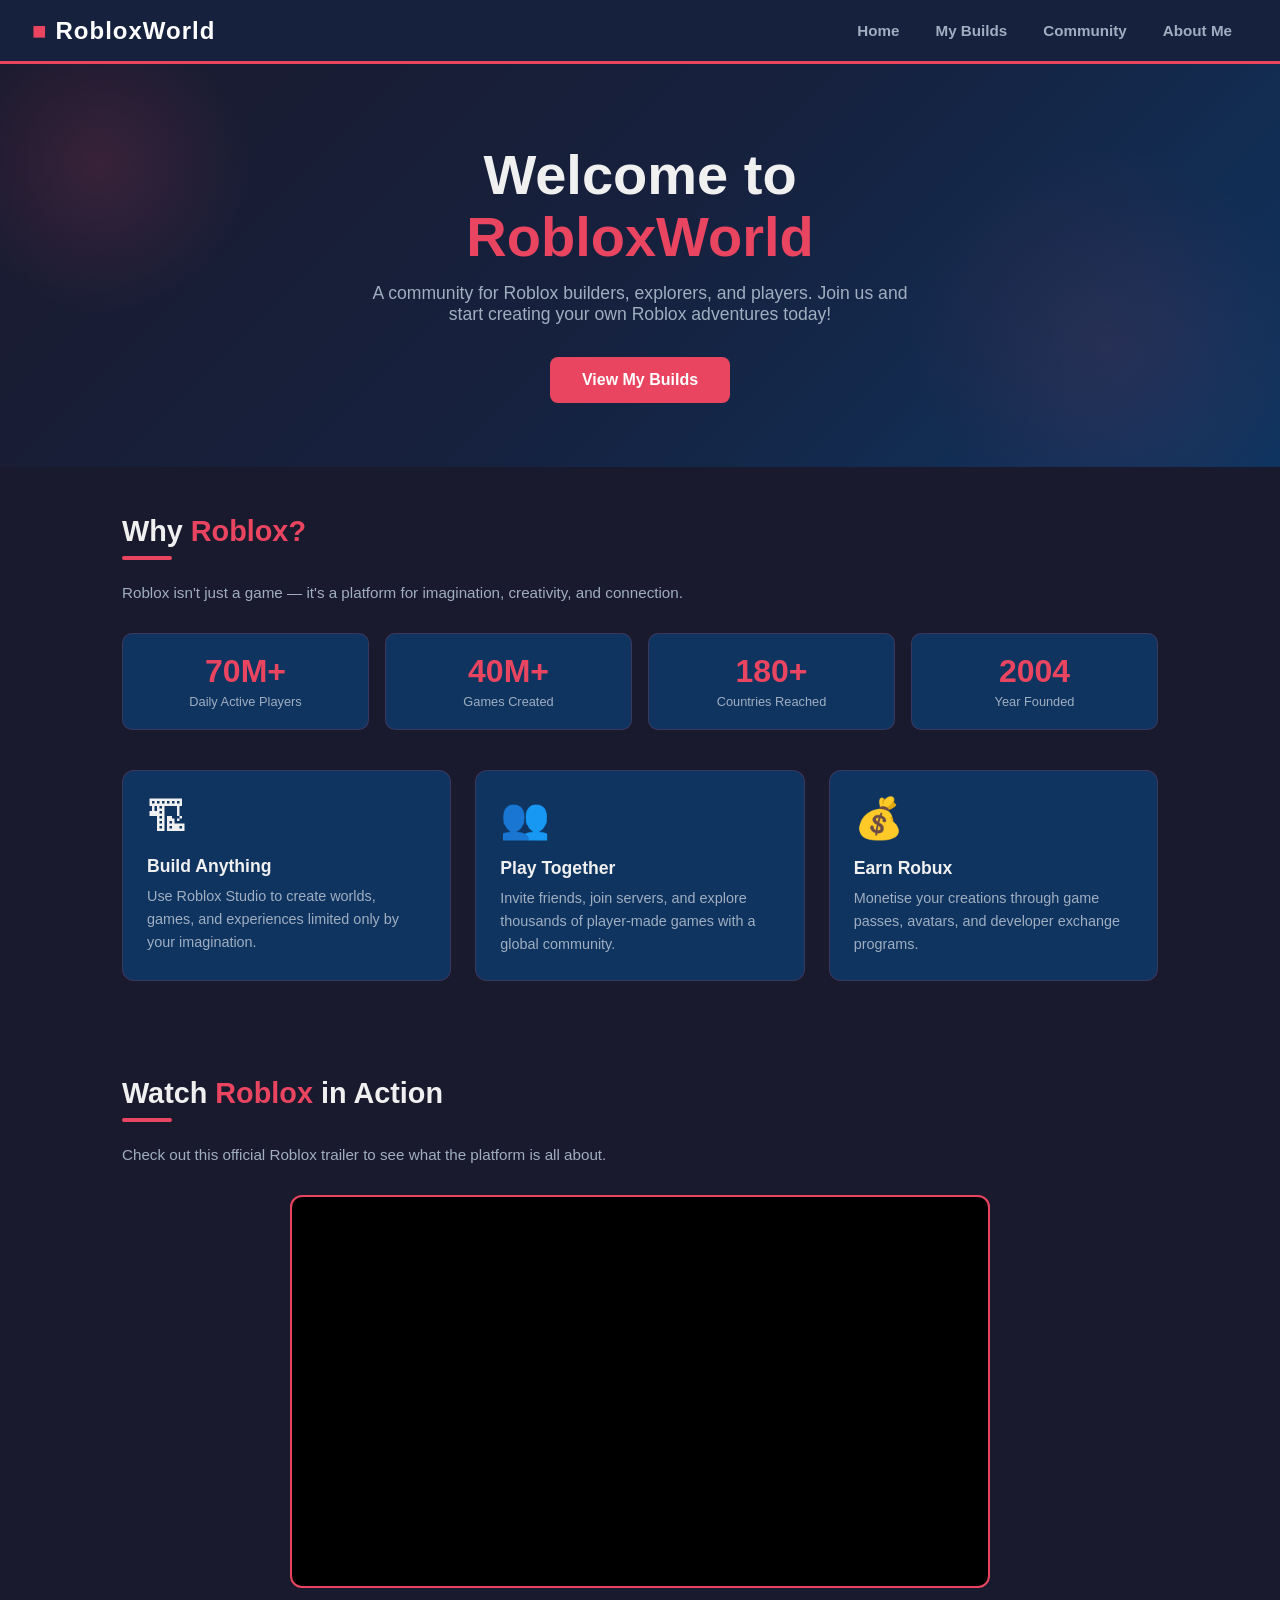
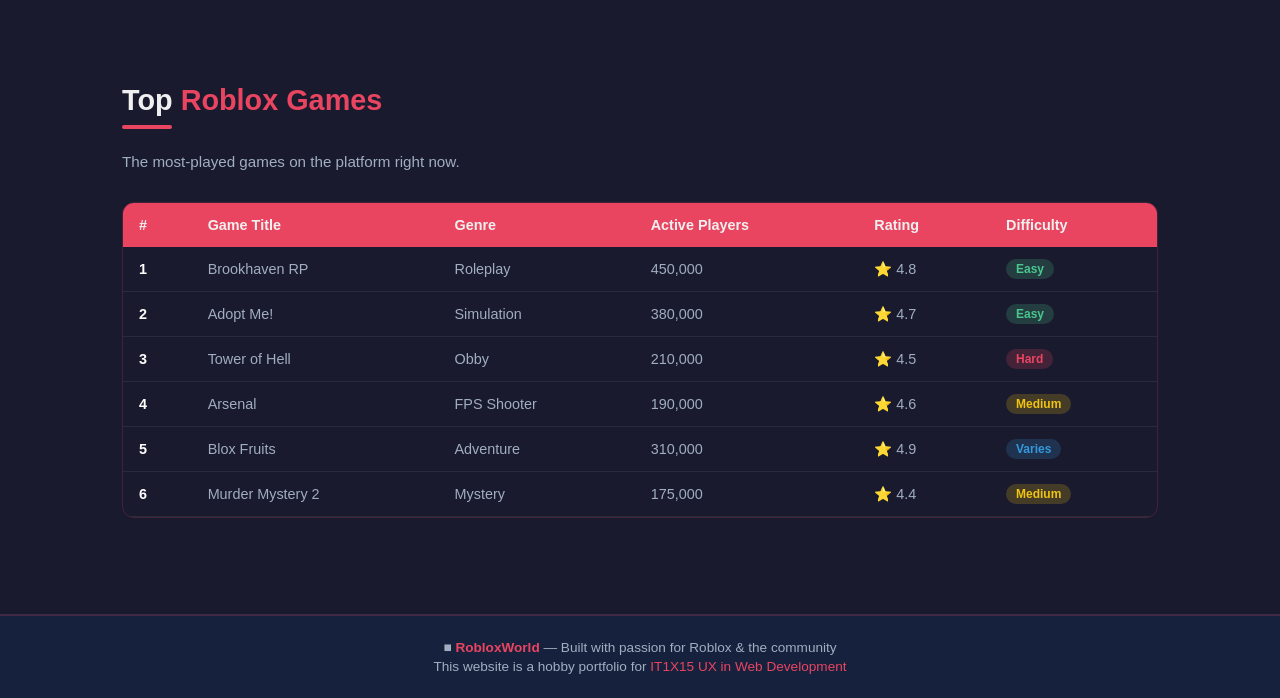
==== index.html @ 64869178 "Update index.html" ====
<!DOCTYPE html>
<html lang="en">
<head>
  <meta charset="UTF-8"/>
  <meta name="viewport" content="width=device-width, initial-scale=1.0"/>
  <title>RobloxWorld — Home</title>
  <link rel="stylesheet" href="style.css"/>
</head>
<body>

<!-- NAVIGATION -->
<nav>
  <div class="nav-logo" onclick="location.href='index.html'">
    &#9632;<span>RobloxWorld</span>
  </div>
  <div class="nav-links">
    <a href="index.html" class="nav-btn">Home</a>
    <a href="builds.html" class="nav-btn">My Builds</a>
    <a href="community.html" class="nav-btn">Community</a>
    <a href="about.html" class="nav-btn">About Me</a>
  </div>
</nav>

<!-- HERO -->
<div class="hero">
  <h1>Welcome to<br><span class="accent">RobloxWorld</span></h1>
  <p>A community for Roblox builders, explorers, and players. Join us and start creating your own Roblox adventures today!</p>
  <a href="builds.html" class="btn-primary">View My Builds</a>
</div>

<div class="section">
  <h2 class="section-title">Why <span class="accent">Roblox?</span></h2>
  <div class="divider"></div>
  <p class="section-sub">Roblox isn't just a game — it's a platform for imagination, creativity, and connection.</p>

  <div class="stats-row">
    <div class="stat-card"><div class="num">70M+</div><div class="label">Daily Active Players</div></div>
    <div class="stat-card"><div class="num">40M+</div><div class="label">Games Created</div></div>
    <div class="stat-card"><div class="num">180+</div><div class="label">Countries Reached</div></div>
    <div class="stat-card"><div class="num">2004</div><div class="label">Year Founded</div></div>
  </div>

  <div class="card-grid">
    <div class="card">
      <div class="card-icon">&#127959;</div>
      <h3>Build Anything</h3>
      <p>Use Roblox Studio to create worlds, games, and experiences limited only by your imagination.</p>
    </div>
    <div class="card">
      <div class="card-icon">&#128101;</div>
      <h3>Play Together</h3>
      <p>Invite friends, join servers, and explore thousands of player-made games with a global community.</p>
    </div>
    <div class="card">
      <div class="card-icon">&#128176;</div>
      <h3>Earn Robux</h3>
      <p>Monetise your creations through game passes, avatars, and developer exchange programs.</p>
    </div>
  </div>
</div>

<!-- VIDEO SECTION -->
<div class="section">
  <h2 class="section-title">Watch <span class="accent">Roblox</span> in Action</h2>
  <div class="divider"></div>
  <p class="section-sub">Check out this official Roblox trailer to see what the platform is all about.</p>
  <div class="video-box">
    <iframe src="https://www.youtube.com/embed/dQw4w9WgXcQ" 
      allow="accelerometer; autoplay; clipboard-write; encrypted-media; gyroscope; picture-in-picture"
      allowfullscreen title="Roblox Showcase">
    </iframe>
  </div>
</div>

<!-- POPULAR GAMES TABLE -->
<div class="section">
  <h2 class="section-title">Top <span class="accent">Roblox Games</span></h2>
  <div class="divider"></div>
  <p class="section-sub">The most-played games on the platform right now.</p>
  <div class="table-wrap">
    <table>
      <thead>
        <tr>
          <th>#</th>
          <th>Game Title</th>
          <th>Genre</th>
          <th>Active Players</th>
          <th>Rating</th>
          <th>Difficulty</th>
        </tr>
      </thead>
      <tbody>
        <tr><td>1</td><td>Brookhaven RP</td><td>Roleplay</td><td>450,000</td><td>&#11088; 4.8</td><td><span class="badge badge-green">Easy</span></td></tr>
        <tr><td>2</td><td>Adopt Me!</td><td>Simulation</td><td>380,000</td><td>&#11088; 4.7</td><td><span class="badge badge-green">Easy</span></td></tr>
        <tr><td>3</td><td>Tower of Hell</td><td>Obby</td><td>210,000</td><td>&#11088; 4.5</td><td><span class="badge badge-red">Hard</span></td></tr>
        <tr><td>4</td><td>Arsenal</td><td>FPS Shooter</td><td>190,000</td><td>&#11088; 4.6</td><td><span class="badge badge-yellow">Medium</span></td></tr>
        <tr><td>5</td><td>Blox Fruits</td><td>Adventure</td><td>310,000</td><td>&#11088; 4.9</td><td><span class="badge badge-blue">Varies</span></td></tr>
        <tr><td>6</td><td>Murder Mystery 2</td><td>Mystery</td><td>175,000</td><td>&#11088; 4.4</td><td><span class="badge badge-yellow">Medium</span></td></tr>
      </tbody>
    </table>
  </div>
</div>

<!-- FOOTER -->
<footer>
  <p>&#9632; <strong style="color:var(--rb-accent)">RobloxWorld</strong> — Built with passion for Roblox &amp; the community</p>
  <p style="margin-top:4px;">This website is a hobby portfolio for <a href="#">IT1X15 UX in Web Development</a></p>
</footer>

<script src="script.js"></script>
</body>
</html>
---- style.css ----
:root {
  --rb-red: #e8283b;
  --rb-dark: #1a1a2e;
  --rb-mid: #16213e;
  --rb-card: #0f3460;
  --rb-accent: #e94560;
  --rb-light: #f0f0f0;
  --rb-muted: #a0aec0;
}

* { box-sizing: border-box; margin: 0; padding: 0; }
body { font-family: 'Segoe UI', sans-serif; background: var(--rb-dark); color: var(--rb-light); min-height: 100vh; }

/* NAVIGATION */
nav {
  background: var(--rb-mid);
  padding: 0 2rem;
  display: flex;
  align-items: center;
  justify-content: space-between;
  height: 64px;
  border-bottom: 3px solid var(--rb-accent);
  position: sticky; top: 0; z-index: 100;
}
.nav-logo {
  font-size: 1.5rem; font-weight: 900; color: var(--rb-accent);
  letter-spacing: 1px; cursor: pointer;
  display: flex; align-items: center; gap: 8px;
}
.nav-logo span { color: #fff; }
.nav-links { display: flex; gap: 4px; }
.nav-btn {
  background: none; border: none; color: var(--rb-muted);
  font-size: 0.95rem; font-weight: 600; padding: 8px 16px;
  cursor: pointer; border-radius: 6px; transition: all 0.2s;
  text-decoration: none; display: inline-block;
}
.nav-btn:hover { background: var(--rb-card); color: #fff; }
.nav-btn.active { background: var(--rb-accent); color: #fff; }

/* HERO */
.hero {
  background: linear-gradient(135deg, #1a1a2e 0%, #16213e 50%, #0f3460 100%);
  padding: 5rem 2rem 4rem;
  text-align: center;
  position: relative; overflow: hidden;
}
.hero::before {
  content: '';
  position: absolute; top: -50px; left: -50px;
  width: 300px; height: 300px;
  background: radial-gradient(circle, rgba(233,69,96,0.15) 0%, transparent 70%);
  border-radius: 50%;
}
.hero::after {
  content: '';
  position: absolute; bottom: -80px; right: -30px;
  width: 400px; height: 400px;
  background: radial-gradient(circle, rgba(233,69,96,0.1) 0%, transparent 70%);
  border-radius: 50%;
}
.hero h1 {
  font-size: clamp(2.2rem, 5vw, 3.5rem);
  font-weight: 900; line-height: 1.1;
  margin-bottom: 1rem;
}
.hero h1 .accent { color: var(--rb-accent); }
.hero p { font-size: 1.1rem; color: var(--rb-muted); max-width: 540px; margin: 0 auto 2rem; }
.btn-primary {
  background: var(--rb-accent); color: #fff;
  border: none; padding: 14px 32px;
  border-radius: 8px; font-size: 1rem; font-weight: 700;
  cursor: pointer; transition: all 0.2s;
  display: inline-block; text-decoration: none;
}
.btn-primary:hover { background: #c73652; transform: translateY(-2px); box-shadow: 0 8px 20px rgba(233,69,96,0.4); }

/* SECTION */
.section { padding: 3rem 2rem; max-width: 1100px; margin: 0 auto; }
.section-title { font-size: 1.8rem; font-weight: 800; margin-bottom: 0.4rem; }
.section-title .accent { color: var(--rb-accent); }
.section-sub { color: var(--rb-muted); margin-bottom: 2rem; font-size: 0.95rem; }
.divider { width: 50px; height: 4px; background: var(--rb-accent); border-radius: 2px; margin: 0.5rem 0 1.5rem; }

/* CARDS */
.card-grid { display: grid; grid-template-columns: repeat(auto-fit, minmax(260px, 1fr)); gap: 1.5rem; }
.card {
  background: var(--rb-card);
  border-radius: 12px; padding: 1.5rem;
  border: 1px solid rgba(233,69,96,0.2);
  transition: transform 0.2s, box-shadow 0.2s;
}
.card:hover { transform: translateY(-4px); box-shadow: 0 12px 30px rgba(0,0,0,0.4); }
.card-icon { font-size: 2.5rem; margin-bottom: 1rem; }
.card h3 { font-size: 1.1rem; font-weight: 700; margin-bottom: 0.5rem; }
.card p { color: var(--rb-muted); font-size: 0.9rem; line-height: 1.6; }

/* VIDEO EMBED */
.video-box {
  background: #000;
  border-radius: 12px; overflow: hidden;
  aspect-ratio: 16/9; position: relative;
  border: 2px solid var(--rb-accent);
  display: flex; align-items: center; justify-content: center;
  max-width: 700px; margin: 0 auto;
}
.video-box iframe { width: 100%; height: 100%; border: none; }

/* TABLE */
.table-wrap { overflow-x: auto; border-radius: 12px; border: 1px solid rgba(233,69,96,0.2); }
table { width: 100%; border-collapse: collapse; }
thead { background: var(--rb-accent); }
thead th { padding: 14px 16px; text-align: left; font-weight: 700; font-size: 0.9rem; }
tbody tr { border-bottom: 1px solid rgba(255,255,255,0.07); transition: background 0.15s; }
tbody tr:hover { background: rgba(233,69,96,0.1); }
tbody td { padding: 12px 16px; font-size: 0.9rem; color: var(--rb-muted); }
tbody td:first-child { color: #fff; font-weight: 600; }
.badge { display: inline-block; padding: 3px 10px; border-radius: 20px; font-size: 0.75rem; font-weight: 700; }
.badge-green { background: rgba(72,199,142,0.2); color: #48c78e; }
.badge-blue { background: rgba(52,152,219,0.2); color: #3498db; }
.badge-yellow { background: rgba(241,196,15,0.2); color: #f1c40f; }
.badge-red { background: rgba(233,69,96,0.2); color: var(--rb-accent); }

/* BUILDS GALLERY */
.builds-grid { display: grid; grid-template-columns: repeat(auto-fit, minmax(220px, 1fr)); gap: 1.2rem; }
.build-card {
  background: var(--rb-card); border-radius: 12px; overflow: hidden;
  border: 1px solid rgba(233,69,96,0.15); transition: transform 0.2s;
  cursor: pointer;
}
.build-card:hover { transform: translateY(-4px); }
.build-thumb {
  height: 140px; display: flex; align-items: center; justify-content: center;
  font-size: 4rem; position: relative; overflow: hidden;
}
.build-thumb .overlay {
  position: absolute; inset: 0; background: rgba(0,0,0,0.0);
  transition: background 0.2s; display: flex; align-items: center; justify-content: center;
  font-size: 0.85rem; font-weight: 600; opacity: 0;
}
.build-card:hover .overlay { background: rgba(0,0,0,0.5); opacity: 1; }
.build-info { padding: 1rem; }
.build-info h4 { font-size: 0.95rem; font-weight: 700; margin-bottom: 4px; }
.build-info p { font-size: 0.8rem; color: var(--rb-muted); }
.build-meta { display: flex; gap: 12px; margin-top: 8px; font-size: 0.78rem; color: var(--rb-muted); }

/* STATS ROW */
.stats-row { display: grid; grid-template-columns: repeat(auto-fit, minmax(160px, 1fr)); gap: 1rem; margin-bottom: 2.5rem; }
.stat-card {
  background: var(--rb-card); border-radius: 10px; padding: 1.2rem;
  text-align: center; border: 1px solid rgba(233,69,96,0.2);
}
.stat-card .num { font-size: 2rem; font-weight: 900; color: var(--rb-accent); }
.stat-card .label { font-size: 0.8rem; color: var(--rb-muted); margin-top: 4px; }

/* FOOTER */
footer {
  background: var(--rb-mid); text-align: center; padding: 1.5rem;
  color: var(--rb-muted); font-size: 0.85rem;
  border-top: 2px solid rgba(233,69,96,0.2); margin-top: 3rem;
}
footer a { color: var(--rb-accent); text-decoration: none; }

/* BG PATTERNS */
.bg1 { background: linear-gradient(135deg, #1a1a2e, #e94560); }
.bg2 { background: linear-gradient(135deg, #0f3460, #533483); }
.bg3 { background: linear-gradient(135deg, #16213e, #0f9b58); }
.bg4 { background: linear-gradient(135deg, #e94560, #f5a623); }
.bg5 { background: linear-gradient(135deg, #533483, #3498db); }
.bg6 { background: linear-gradient(135deg, #0f9b58, #16213e); }
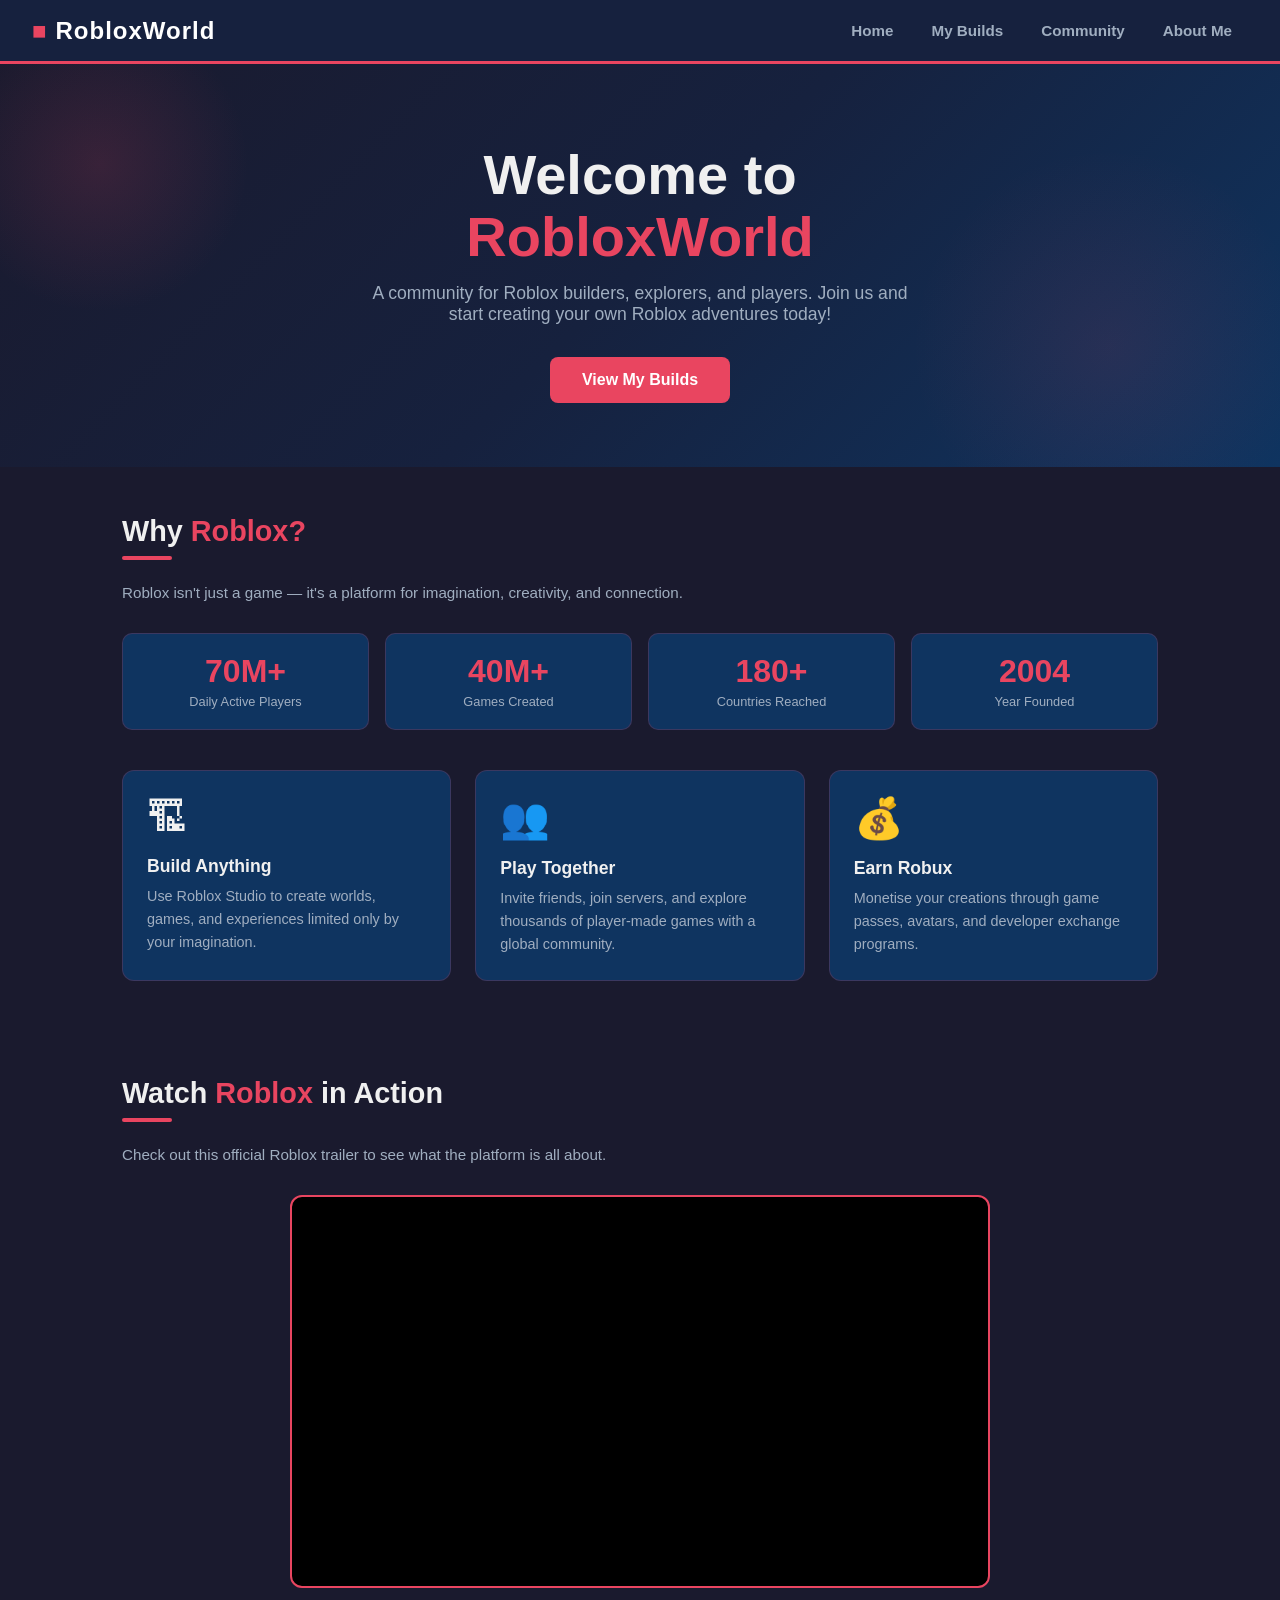
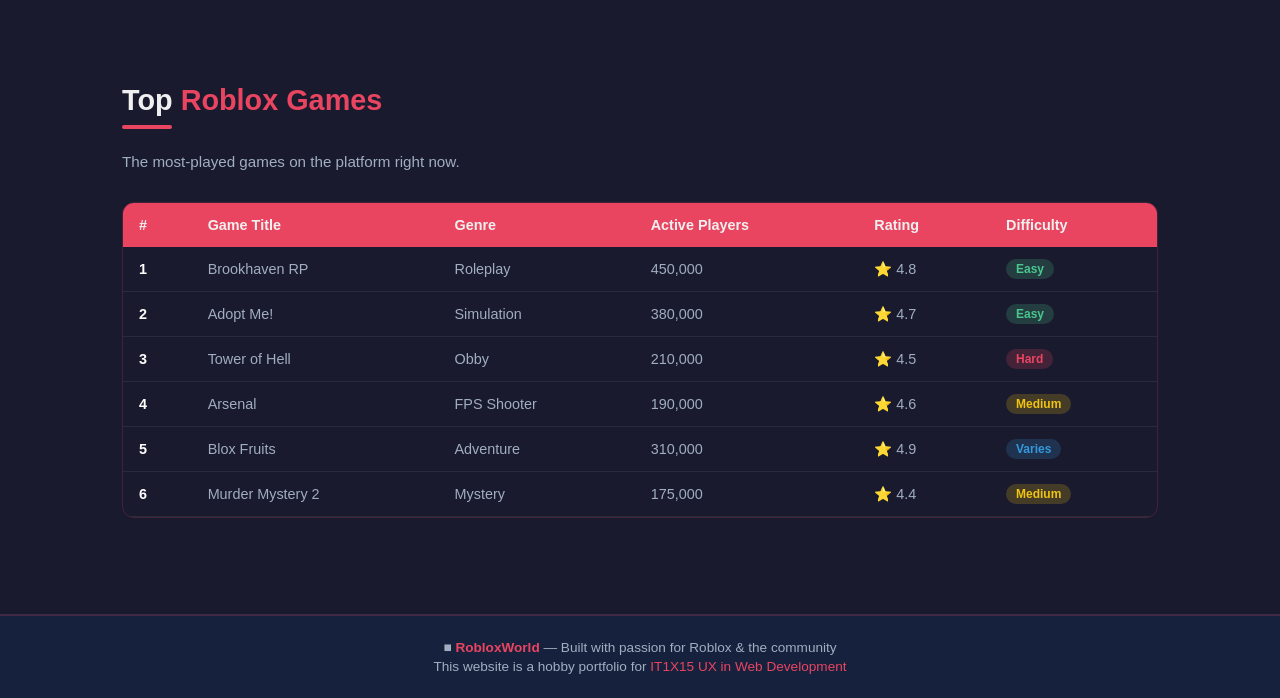
==== commit e46b7bd1: "Update index.html" ====
--- a/index.html
+++ b/index.html
@@ -8,7 +8,7 @@
 </head>
 <body>
 
-<!-- NAVIGATION -->
+<!-- NAV BAR (Paste this into every HTML file) -->
 <nav>
   <div class="nav-logo" onclick="location.href='index.html'">
     &#9632;<span>RobloxWorld</span>
@@ -16,8 +16,8 @@
   <div class="nav-links">
     <a href="index.html" class="nav-btn">Home</a>
     <a href="builds.html" class="nav-btn">My Builds</a>
-    <a href="community.html" class="nav-btn">Community</a>
-    <a href="about.html" class="nav-btn">About Me</a>
+    <a href="communitypage.html" class="nav-btn">Community</a>
+    <a href="aboutmepage.html" class="nav-btn">About Me</a>
   </div>
 </nav>
 
--- a/style.css
+++ b/style.css
@@ -11,32 +11,58 @@
 * { box-sizing: border-box; margin: 0; padding: 0; }
 body { font-family: 'Segoe UI', sans-serif; background: var(--rb-dark); color: var(--rb-light); min-height: 100vh; }
 
-/* NAVIGATION */
+/* UNIFIED NAVIGATION BAR */
 nav {
-  background: var(--rb-mid);
+  background: var(--rb-mid); /* Deep Navy background */
   padding: 0 2rem;
   display: flex;
   align-items: center;
   justify-content: space-between;
   height: 64px;
-  border-bottom: 3px solid var(--rb-accent);
-  position: sticky; top: 0; z-index: 100;
+  border-bottom: 3px solid var(--rb-accent); /* Accent border along the bottom */
+  position: sticky;
+  top: 0;
+  z-index: 100;
 }
+
 .nav-logo {
-  font-size: 1.5rem; font-weight: 900; color: var(--rb-accent);
-  letter-spacing: 1px; cursor: pointer;
-  display: flex; align-items: center; gap: 8px;
+  font-size: 1.5rem;
+  font-weight: 900;
+  color: var(--rb-accent);
+  letter-spacing: 1px;
+  cursor: pointer;
+  display: flex;
+  align-items: center;
+  gap: 8px;
 }
-.nav-logo span { color: #fff; }
-.nav-links { display: flex; gap: 4px; }
+
+.nav-logo span {
+  color: #ffffff;
+}
+
+.nav-links {
+  display: flex;
+  gap: 6px;
+}
+
+/* Identical look for all navigation buttons */
 .nav-btn {
-  background: none; border: none; color: var(--rb-muted);
-  font-size: 0.95rem; font-weight: 600; padding: 8px 16px;
-  cursor: pointer; border-radius: 6px; transition: all 0.2s;
-  text-decoration: none; display: inline-block;
+  background: transparent;
+  color: var(--rb-muted);
+  font-size: 0.95rem;
+  font-weight: 600;
+  padding: 8px 16px;
+  border-radius: 6px;
+  transition: all 0.2s ease;
+  text-decoration: none;
+  display: inline-block;
 }
-.nav-btn:hover { background: var(--rb-card); color: #fff; }
-.nav-btn.active { background: var(--rb-accent); color: #fff; }
+
+/* Hover state on all 4 pages */
+.nav-btn:hover {
+  background: var(--rb-card);
+  color: #ffffff;
+}
 
 /* HERO */
 .hero {
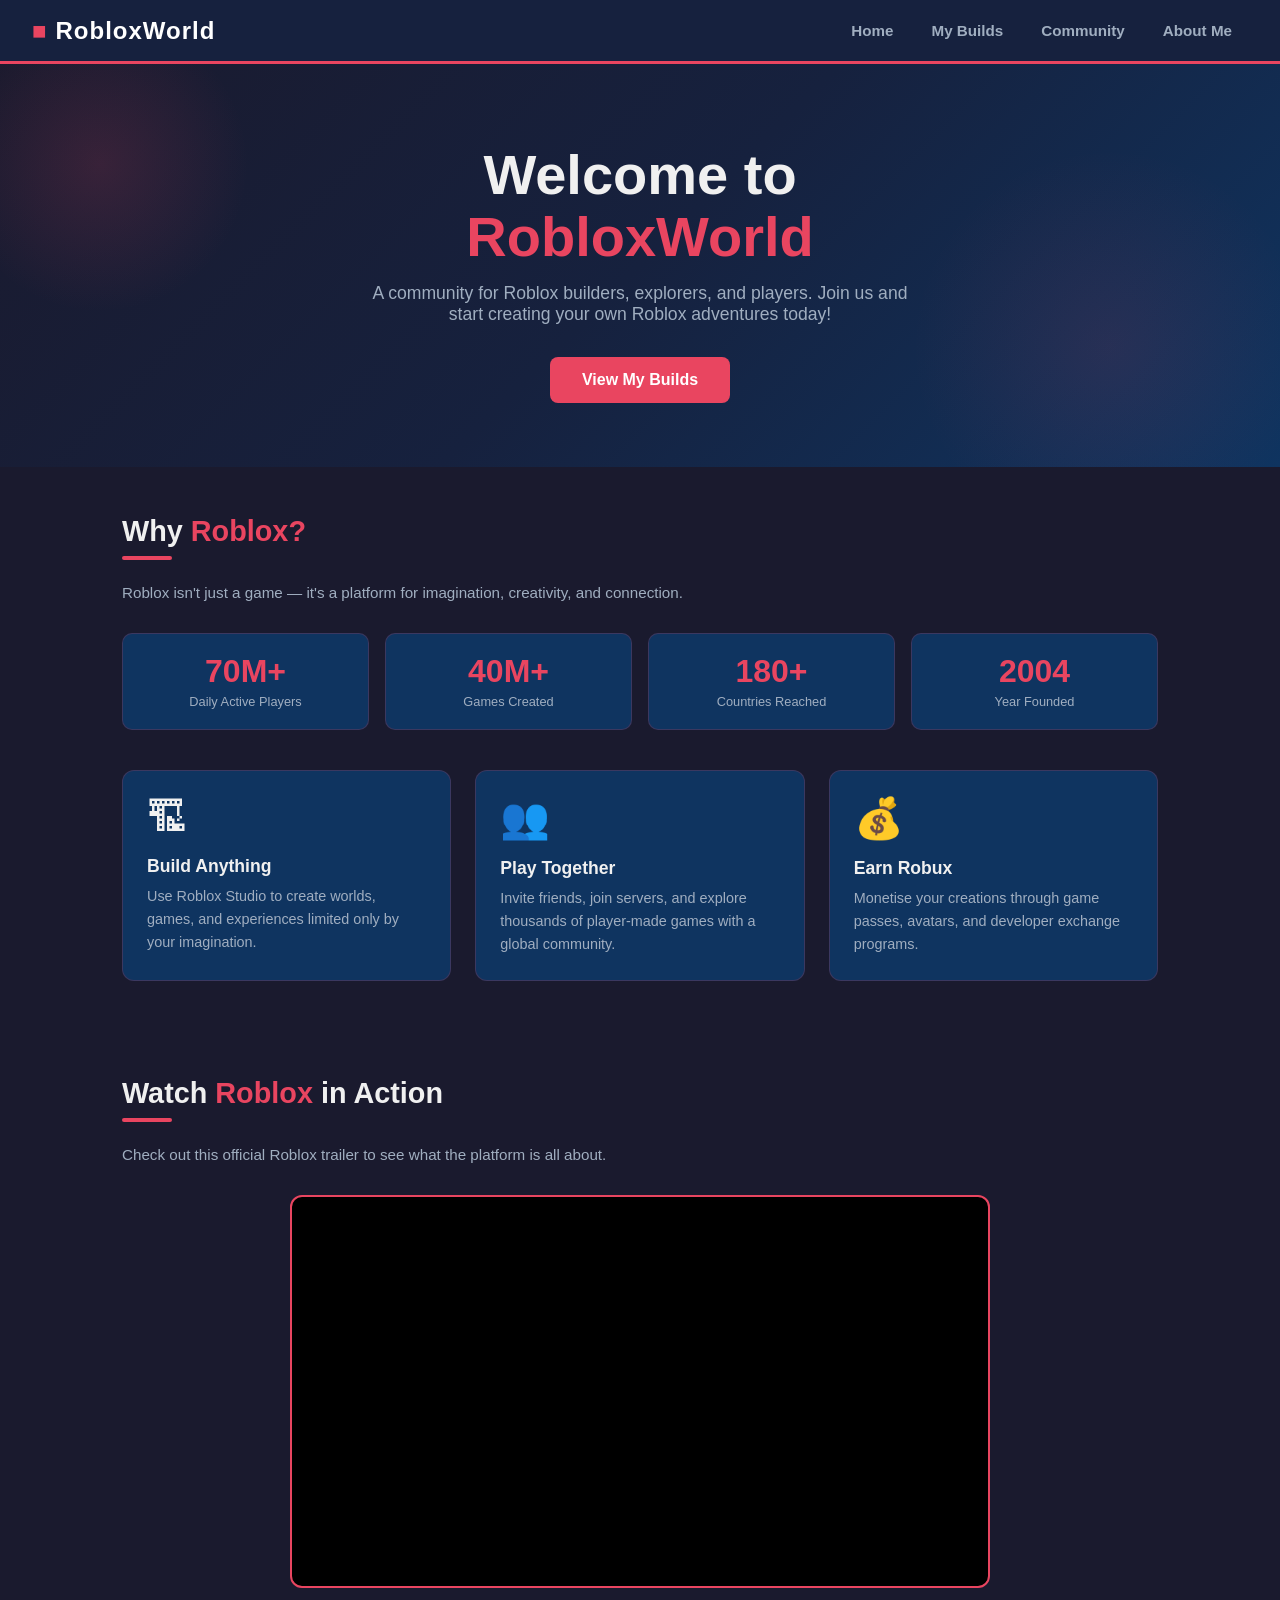
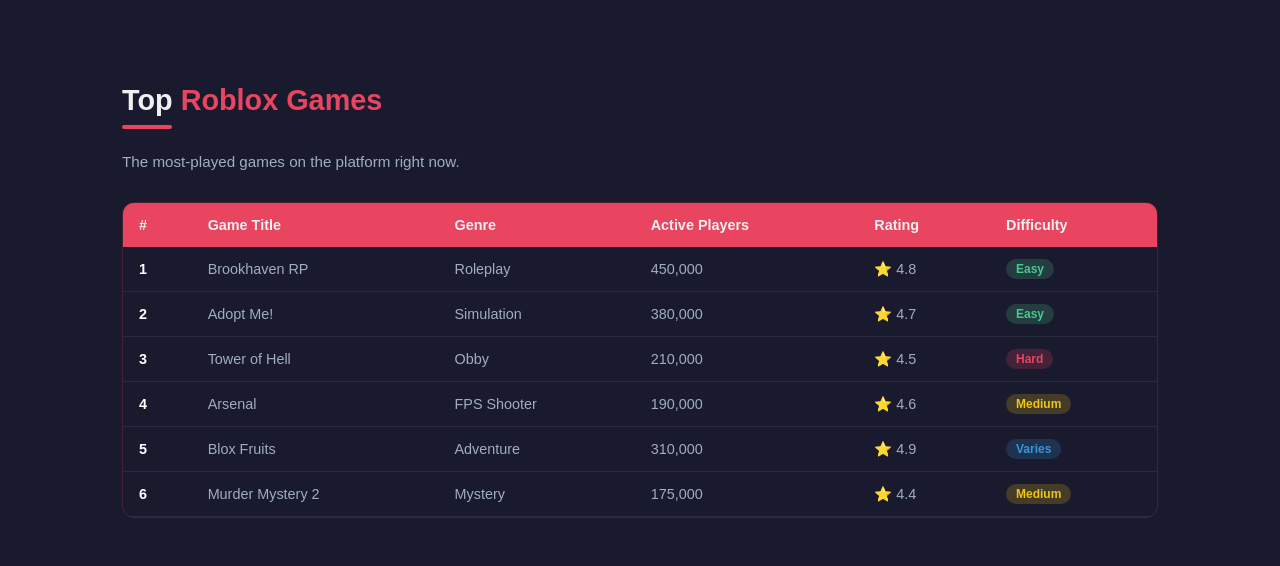
==== commit 70951a65: "Update index.html" ====
--- a/index.html
+++ b/index.html
@@ -8,7 +8,7 @@
 </head>
 <body>
 
-<!-- NAV BAR (Paste this into every HTML file) -->
+<!-- NAV BAR FOR INDEX.HTML -->
 <nav>
   <div class="nav-logo" onclick="location.href='index.html'">
     &#9632;<span>RobloxWorld</span>
@@ -101,12 +101,6 @@
   </div>
 </div>
 
-<!-- FOOTER -->
-<footer>
-  <p>&#9632; <strong style="color:var(--rb-accent)">RobloxWorld</strong> — Built with passion for Roblox &amp; the community</p>
-  <p style="margin-top:4px;">This website is a hobby portfolio for <a href="#">IT1X15 UX in Web Development</a></p>
-</footer>
-
 <script src="script.js"></script>
 </body>
 </html>
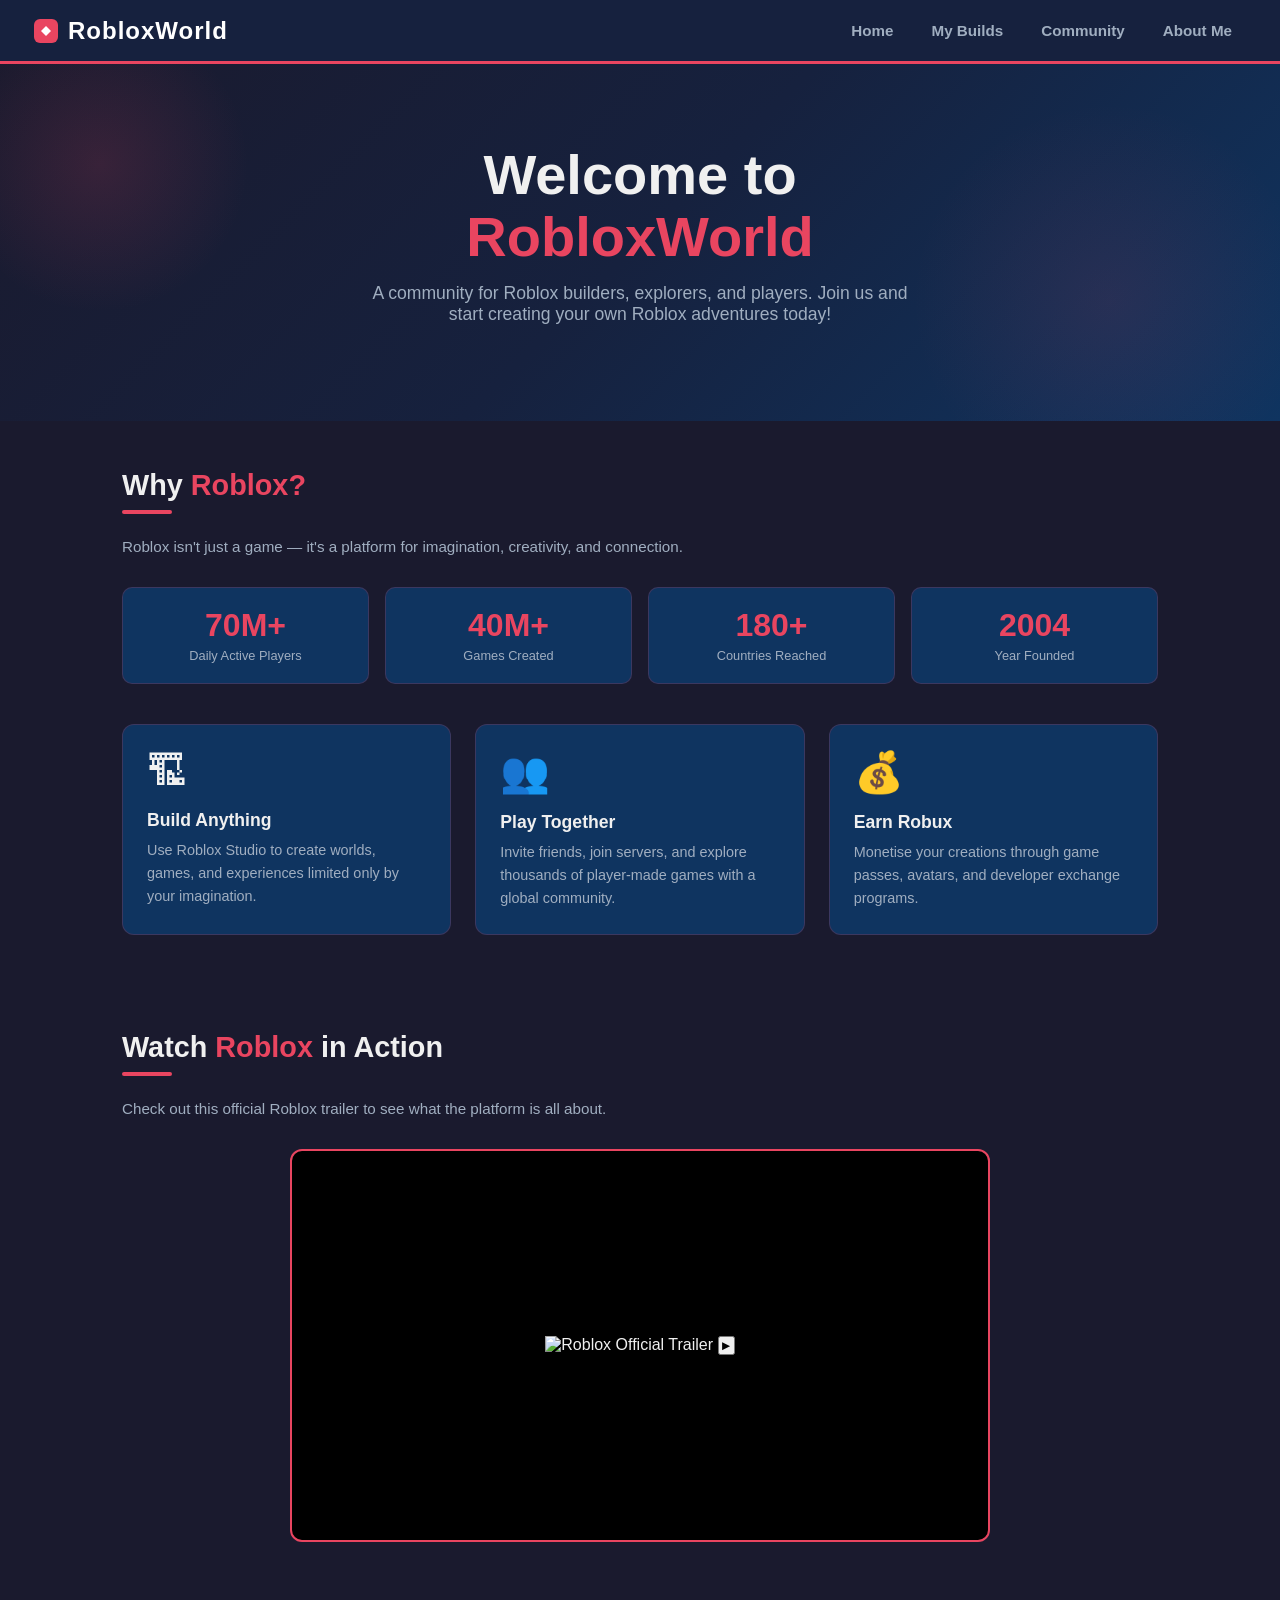
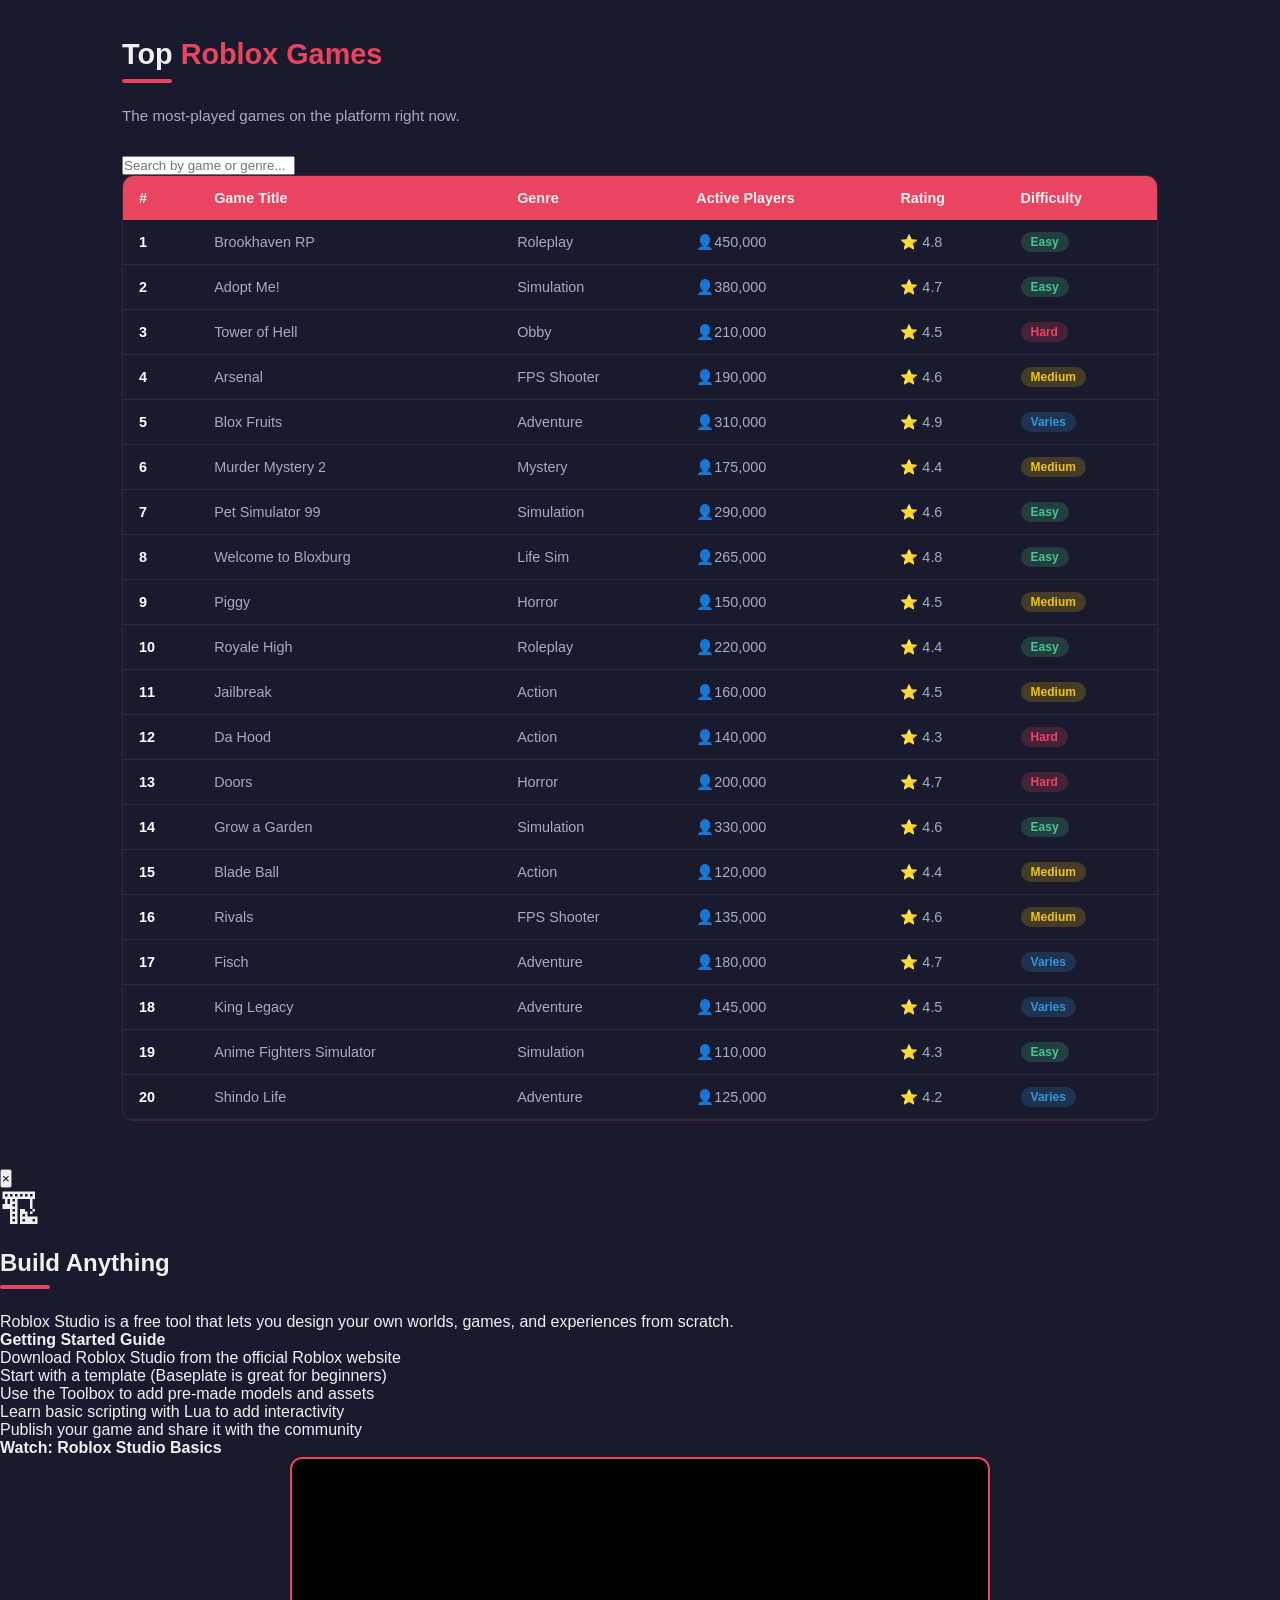
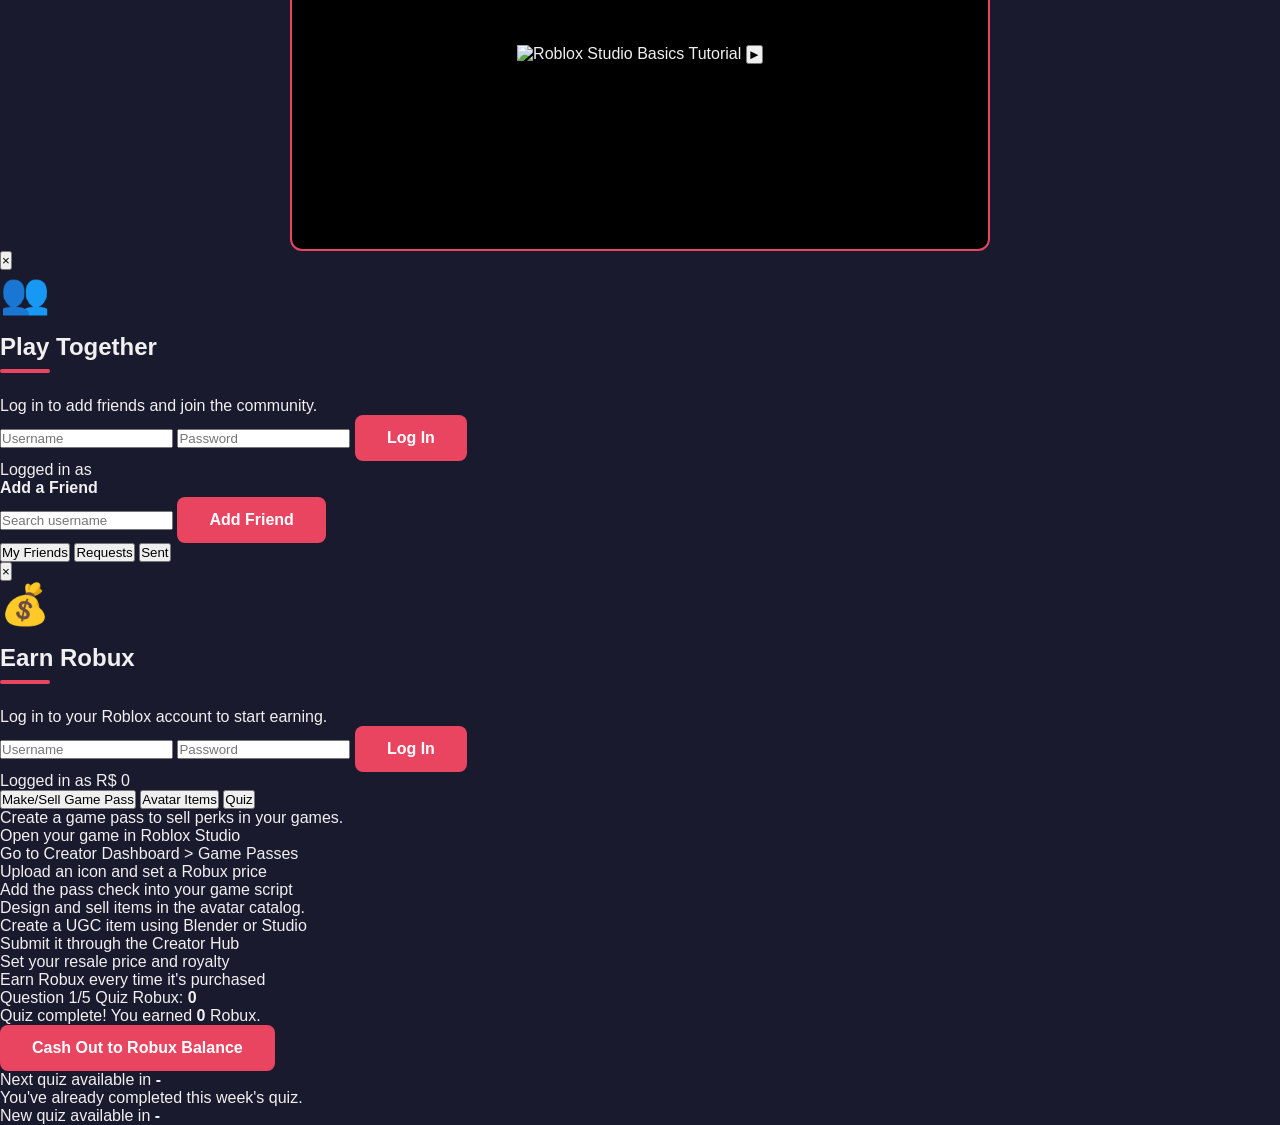
==== commit d2d65e2e: "Update index.html" ====
--- a/index.html
+++ b/index.html
@@ -11,8 +11,12 @@
 <!-- NAV BAR FOR INDEX.HTML -->
 <nav>
   <div class="nav-logo" onclick="location.href='index.html'">
-    &#9632;<span>RobloxWorld</span>
-  </div>
+  <svg width="28" height="28" viewBox="0 0 28 28" class="logo-mark">
+    <rect x="2" y="2" width="24" height="24" rx="6" fill="var(--rb-accent)"/>
+    <path d="M9 14l5-5 5 5-5 5-5-5z" fill="#fff"/>
+  </svg>
+  <span>RobloxWorld</span>
+</div>
   <div class="nav-links">
     <a href="index.html" class="nav-btn">Home</a>
     <a href="builds.html" class="nav-btn">My Builds</a>
@@ -25,7 +29,6 @@
 <div class="hero">
   <h1>Welcome to<br><span class="accent">RobloxWorld</span></h1>
   <p>A community for Roblox builders, explorers, and players. Join us and start creating your own Roblox adventures today!</p>
-  <a href="builds.html" class="btn-primary">View My Builds</a>
 </div>
 
 <div class="section">
@@ -41,22 +44,22 @@
   </div>
 
   <div class="card-grid">
-    <div class="card">
+    <div class="card" data-modal="build-modal">   <!-- was: <div class="card"> -->
       <div class="card-icon">&#127959;</div>
       <h3>Build Anything</h3>
       <p>Use Roblox Studio to create worlds, games, and experiences limited only by your imagination.</p>
     </div>
-    <div class="card">
+    <div class="card" data-modal="play-modal">   <!-- was: <div class="card"> -->
       <div class="card-icon">&#128101;</div>
       <h3>Play Together</h3>
       <p>Invite friends, join servers, and explore thousands of player-made games with a global community.</p>
     </div>
-    <div class="card">
+    <div class="card" data-modal="earn-modal">   <!-- was: <div class="card"> -->
       <div class="card-icon">&#128176;</div>
       <h3>Earn Robux</h3>
       <p>Monetise your creations through game passes, avatars, and developer exchange programs.</p>
     </div>
-  </div>
+</div>
 </div>
 
 <!-- VIDEO SECTION -->
@@ -64,12 +67,12 @@
   <h2 class="section-title">Watch <span class="accent">Roblox</span> in Action</h2>
   <div class="divider"></div>
   <p class="section-sub">Check out this official Roblox trailer to see what the platform is all about.</p>
-  <div class="video-box">
-    <iframe src="https://www.youtube.com/embed/dQw4w9WgXcQ" 
-      allow="accelerometer; autoplay; clipboard-write; encrypted-media; gyroscope; picture-in-picture"
-      allowfullscreen title="Roblox Showcase">
-    </iframe>
-  </div>
+  <div class="video-box" id="hero-video-box">
+  <div class="video-thumb" id="hero-video-thumb">
+    <img src="https://img.youtube.com/vi/sme76WoJ_-U/maxresdefault.jpg" alt="Roblox Official Trailer">
+    <button class="play-btn" id="hero-play-video-btn" type="button" aria-label="Play video">&#9658;</button>
+  </div>
+</div>
 </div>
 
 <!-- POPULAR GAMES TABLE -->
@@ -77,30 +80,237 @@
   <h2 class="section-title">Top <span class="accent">Roblox Games</span></h2>
   <div class="divider"></div>
   <p class="section-sub">The most-played games on the platform right now.</p>
-  <div class="table-wrap">
-    <table>
-      <thead>
-        <tr>
-          <th>#</th>
-          <th>Game Title</th>
-          <th>Genre</th>
-          <th>Active Players</th>
-          <th>Rating</th>
-          <th>Difficulty</th>
-        </tr>
-      </thead>
-      <tbody>
-        <tr><td>1</td><td>Brookhaven RP</td><td>Roleplay</td><td>450,000</td><td>&#11088; 4.8</td><td><span class="badge badge-green">Easy</span></td></tr>
-        <tr><td>2</td><td>Adopt Me!</td><td>Simulation</td><td>380,000</td><td>&#11088; 4.7</td><td><span class="badge badge-green">Easy</span></td></tr>
-        <tr><td>3</td><td>Tower of Hell</td><td>Obby</td><td>210,000</td><td>&#11088; 4.5</td><td><span class="badge badge-red">Hard</span></td></tr>
-        <tr><td>4</td><td>Arsenal</td><td>FPS Shooter</td><td>190,000</td><td>&#11088; 4.6</td><td><span class="badge badge-yellow">Medium</span></td></tr>
-        <tr><td>5</td><td>Blox Fruits</td><td>Adventure</td><td>310,000</td><td>&#11088; 4.9</td><td><span class="badge badge-blue">Varies</span></td></tr>
-        <tr><td>6</td><td>Murder Mystery 2</td><td>Mystery</td><td>175,000</td><td>&#11088; 4.4</td><td><span class="badge badge-yellow">Medium</span></td></tr>
-      </tbody>
-    </table>
-  </div>
-</div>
-
+
+  <div class="table-controls">
+    <input type="text" id="game-search" class="modal-input table-search" placeholder="Search by game or genre...">
+  </div>
+
+  <div class="table-scroll-wrap">
+    <div class="table-wrap" id="games-table-wrap">
+      <table id="games-table">
+        <thead>
+          <tr>
+            <th>#</th>
+            <th data-sort="title" data-type="text">Game Title</th>
+            <th data-sort="genre" data-type="text">Genre</th>
+            <th data-sort="players" data-type="number">Active Players</th>
+            <th data-sort="rating" data-type="number">Rating</th>
+            <th>Difficulty</th>
+          </tr>
+        </thead>
+        <tbody id="games-tbody">
+          <tr data-title="Brookhaven RP" data-genre="Roleplay" data-players="450000" data-rating="4.8">
+            <td>1</td><td>Brookhaven RP</td><td>Roleplay</td><td><span class="player-count"><span class="p-icon">&#128100;</span>450,000</span></td><td>&#11088; 4.8</td><td><span class="badge badge-green">Easy</span></td>
+          </tr>
+          <tr data-title="Adopt Me!" data-genre="Simulation" data-players="380000" data-rating="4.7">
+            <td>2</td><td>Adopt Me!</td><td>Simulation</td><td><span class="player-count"><span class="p-icon">&#128100;</span>380,000</span></td><td>&#11088; 4.7</td><td><span class="badge badge-green">Easy</span></td>
+          </tr>
+          <tr data-title="Tower of Hell" data-genre="Obby" data-players="210000" data-rating="4.5">
+            <td>3</td><td>Tower of Hell</td><td>Obby</td><td><span class="player-count"><span class="p-icon">&#128100;</span>210,000</span></td><td>&#11088; 4.5</td><td><span class="badge badge-red">Hard</span></td>
+          </tr>
+          <tr data-title="Arsenal" data-genre="FPS Shooter" data-players="190000" data-rating="4.6">
+            <td>4</td><td>Arsenal</td><td>FPS Shooter</td><td><span class="player-count"><span class="p-icon">&#128100;</span>190,000</span></td><td>&#11088; 4.6</td><td><span class="badge badge-yellow">Medium</span></td>
+          </tr>
+          <tr data-title="Blox Fruits" data-genre="Adventure" data-players="310000" data-rating="4.9">
+            <td>5</td><td>Blox Fruits</td><td>Adventure</td><td><span class="player-count"><span class="p-icon">&#128100;</span>310,000</span></td><td>&#11088; 4.9</td><td><span class="badge badge-blue">Varies</span></td>
+          </tr>
+          <tr data-title="Murder Mystery 2" data-genre="Mystery" data-players="175000" data-rating="4.4">
+            <td>6</td><td>Murder Mystery 2</td><td>Mystery</td><td><span class="player-count"><span class="p-icon">&#128100;</span>175,000</span></td><td>&#11088; 4.4</td><td><span class="badge badge-yellow">Medium</span></td>
+          </tr>
+          <tr data-title="Pet Simulator 99" data-genre="Simulation" data-players="290000" data-rating="4.6">
+            <td>7</td><td>Pet Simulator 99</td><td>Simulation</td><td><span class="player-count"><span class="p-icon">&#128100;</span>290,000</span></td><td>&#11088; 4.6</td><td><span class="badge badge-green">Easy</span></td>
+          </tr>
+          <tr data-title="Welcome to Bloxburg" data-genre="Life Sim" data-players="265000" data-rating="4.8">
+            <td>8</td><td>Welcome to Bloxburg</td><td>Life Sim</td><td><span class="player-count"><span class="p-icon">&#128100;</span>265,000</span></td><td>&#11088; 4.8</td><td><span class="badge badge-green">Easy</span></td>
+          </tr>
+          <tr data-title="Piggy" data-genre="Horror" data-players="150000" data-rating="4.5">
+            <td>9</td><td>Piggy</td><td>Horror</td><td><span class="player-count"><span class="p-icon">&#128100;</span>150,000</span></td><td>&#11088; 4.5</td><td><span class="badge badge-yellow">Medium</span></td>
+          </tr>
+          <tr data-title="Royale High" data-genre="Roleplay" data-players="220000" data-rating="4.4">
+            <td>10</td><td>Royale High</td><td>Roleplay</td><td><span class="player-count"><span class="p-icon">&#128100;</span>220,000</span></td><td>&#11088; 4.4</td><td><span class="badge badge-green">Easy</span></td>
+          </tr>
+          <tr data-title="Jailbreak" data-genre="Action" data-players="160000" data-rating="4.5">
+            <td>11</td><td>Jailbreak</td><td>Action</td><td><span class="player-count"><span class="p-icon">&#128100;</span>160,000</span></td><td>&#11088; 4.5</td><td><span class="badge badge-yellow">Medium</span></td>
+          </tr>
+          <tr data-title="Da Hood" data-genre="Action" data-players="140000" data-rating="4.3">
+            <td>12</td><td>Da Hood</td><td>Action</td><td><span class="player-count"><span class="p-icon">&#128100;</span>140,000</span></td><td>&#11088; 4.3</td><td><span class="badge badge-red">Hard</span></td>
+          </tr>
+          <tr data-title="Doors" data-genre="Horror" data-players="200000" data-rating="4.7">
+            <td>13</td><td>Doors</td><td>Horror</td><td><span class="player-count"><span class="p-icon">&#128100;</span>200,000</span></td><td>&#11088; 4.7</td><td><span class="badge badge-red">Hard</span></td>
+          </tr>
+          <tr data-title="Grow a Garden" data-genre="Simulation" data-players="330000" data-rating="4.6">
+            <td>14</td><td>Grow a Garden</td><td>Simulation</td><td><span class="player-count"><span class="p-icon">&#128100;</span>330,000</span></td><td>&#11088; 4.6</td><td><span class="badge badge-green">Easy</span></td>
+          </tr>
+          <tr data-title="Blade Ball" data-genre="Action" data-players="120000" data-rating="4.4">
+            <td>15</td><td>Blade Ball</td><td>Action</td><td><span class="player-count"><span class="p-icon">&#128100;</span>120,000</span></td><td>&#11088; 4.4</td><td><span class="badge badge-yellow">Medium</span></td>
+          </tr>
+          <tr data-title="Rivals" data-genre="FPS Shooter" data-players="135000" data-rating="4.6">
+            <td>16</td><td>Rivals</td><td>FPS Shooter</td><td><span class="player-count"><span class="p-icon">&#128100;</span>135,000</span></td><td>&#11088; 4.6</td><td><span class="badge badge-yellow">Medium</span></td>
+          </tr>
+          <tr data-title="Fisch" data-genre="Adventure" data-players="180000" data-rating="4.7">
+            <td>17</td><td>Fisch</td><td>Adventure</td><td><span class="player-count"><span class="p-icon">&#128100;</span>180,000</span></td><td>&#11088; 4.7</td><td><span class="badge badge-blue">Varies</span></td>
+          </tr>
+          <tr data-title="King Legacy" data-genre="Adventure" data-players="145000" data-rating="4.5">
+            <td>18</td><td>King Legacy</td><td>Adventure</td><td><span class="player-count"><span class="p-icon">&#128100;</span>145,000</span></td><td>&#11088; 4.5</td><td><span class="badge badge-blue">Varies</span></td>
+          </tr>
+          <tr data-title="Anime Fighters Simulator" data-genre="Simulation" data-players="110000" data-rating="4.3">
+            <td>19</td><td>Anime Fighters Simulator</td><td>Simulation</td><td><span class="player-count"><span class="p-icon">&#128100;</span>110,000</span></td><td>&#11088; 4.3</td><td><span class="badge badge-green">Easy</span></td>
+          </tr>
+          <tr data-title="Shindo Life" data-genre="Adventure" data-players="125000" data-rating="4.2">
+            <td>20</td><td>Shindo Life</td><td>Adventure</td><td><span class="player-count"><span class="p-icon">&#128100;</span>125,000</span></td><td>&#11088; 4.2</td><td><span class="badge badge-blue">Varies</span></td>
+          </tr>
+        </tbody>
+      </table>
+    </div>
+    <div class="table-fade"></div>
+  </div>
+</div>
+<!-- MODAL: BUILD ANYTHING -->
+<div class="modal-overlay" id="build-modal">
+  <div class="modal-box">
+    <button class="modal-close" data-close>&times;</button>
+    <div class="card-icon">&#127959;</div>
+    <h2>Build Anything</h2>
+    <div class="divider"></div>
+    <p class="modal-text">Roblox Studio is a free tool that lets you design your own worlds, games, and experiences from scratch.</p>
+    <h4 class="modal-sub">Getting Started Guide</h4>
+    <ul class="modal-list">
+      <li>Download Roblox Studio from the official Roblox website</li>
+      <li>Start with a template (Baseplate is great for beginners)</li>
+      <li>Use the Toolbox to add pre-made models and assets</li>
+      <li>Learn basic scripting with Lua to add interactivity</li>
+      <li>Publish your game and share it with the community</li>
+    </ul>
+    <h4 class="modal-sub">Watch: Roblox Studio Basics</h4>
+<div class="video-box modal-video" id="build-video-box">
+  <div class="video-thumb" id="video-thumb">
+    <img src="https://img.youtube.com/vi/IJFjBH_PfXQ/hqdefault.jpg" alt="Roblox Studio Basics Tutorial">
+    <button class="play-btn" id="play-video-btn" type="button" aria-label="Play video">&#9658;</button>
+  </div>
+</div>
+  </div>
+</div>
+
+<!-- MODAL: PLAY TOGETHER -->
+<div class="modal-overlay" id="play-modal">
+  <div class="modal-box">
+    <button class="modal-close" data-close>&times;</button>
+    <div class="card-icon">&#128101;</div>
+    <h2>Play Together</h2>
+    <div class="divider"></div>
+
+    <div class="login-step" id="play-login-step">
+      <p class="modal-text">Log in to add friends and join the community.</p>
+      <div class="modal-form">
+        <input type="text" placeholder="Username" class="modal-input" id="play-username">
+        <input type="password" placeholder="Password" class="modal-input" id="play-password">
+        <button class="btn-primary" type="button" id="play-login-btn">Log In</button>
+      </div>
+    </div>
+
+    <div class="friends-step hidden" id="play-friends-step">
+  <p class="modal-text">Logged in as <strong id="play-welcome-name"></strong></p>
+
+  <h4 class="modal-sub">Add a Friend</h4>
+  <div class="friend-search-wrap">
+  <div class="friend-search-row">
+    <input type="text" placeholder="Search username" class="modal-input" id="friend-search" autocomplete="off">
+    <button class="btn-primary" type="button" id="friend-add-btn">Add Friend</button>
+  </div>
+  <ul class="suggestion-list hidden" id="friend-suggestions"></ul>
+</div>
+
+  <div class="friends-tabs">
+    <button class="friends-tab active" data-ftab="list" type="button">My Friends</button>
+    <button class="friends-tab" data-ftab="received" type="button">Requests <span class="req-badge hidden" id="received-badge"></span></button>
+    <button class="friends-tab" data-ftab="sent" type="button">Sent</button>
+  </div>
+
+  <div class="friends-tab-content active" id="ftab-list">
+    <ul class="friends-list" id="friends-list"></ul>
+  </div>
+  <div class="friends-tab-content" id="ftab-received">
+    <ul class="friends-list" id="received-list"></ul>
+  </div>
+  <div class="friends-tab-content" id="ftab-sent">
+    <ul class="friends-list" id="sent-list"></ul>
+  </div>
+</div>
+  </div>
+</div>
+
+<!-- MODAL: EARN ROBUX -->
+<div class="modal-overlay" id="earn-modal">
+  <div class="modal-box modal-box-wide">
+    <button class="modal-close" data-close>&times;</button>
+    <div class="card-icon">&#128176;</div>
+    <h2>Earn Robux</h2>
+    <div class="divider"></div>
+
+    <div class="login-step" id="earn-login-step">
+      <p class="modal-text">Log in to your Roblox account to start earning.</p>
+      <div class="modal-form">
+        <input type="text" placeholder="Username" class="modal-input" id="earn-username">
+        <input type="password" placeholder="Password" class="modal-input" id="earn-password">
+        <button class="btn-primary" type="button" id="earn-login-btn">Log In</button>
+      </div>
+    </div>
+
+    <div class="earn-main hidden" id="earn-main">
+      <div class="robux-balance-bar">
+        <span>Logged in as <strong id="earn-welcome-name"></strong></span>
+        <span class="robux-balance">R$ <span id="robux-balance">0</span></span>
+      </div>
+
+      <div class="earn-tabs">
+        <button class="earn-tab active" data-tab="gamepass" type="button">Make/Sell Game Pass</button>
+        <button class="earn-tab" data-tab="avatar" type="button">Avatar Items</button>
+        <button class="earn-tab" data-tab="quiz" type="button">Quiz</button>
+      </div>
+
+      <div class="earn-tab-content active" id="tab-gamepass">
+        <p class="modal-text">Create a game pass to sell perks in your games.</p>
+        <ul class="modal-list">
+          <li>Open your game in Roblox Studio</li>
+          <li>Go to Creator Dashboard &gt; Game Passes</li>
+          <li>Upload an icon and set a Robux price</li>
+          <li>Add the pass check into your game script</li>
+        </ul>
+      </div>
+
+      <div class="earn-tab-content" id="tab-avatar">
+        <p class="modal-text">Design and sell items in the avatar catalog.</p>
+        <ul class="modal-list">
+          <li>Create a UGC item using Blender or Studio</li>
+          <li>Submit it through the Creator Hub</li>
+          <li>Set your resale price and royalty</li>
+          <li>Earn Robux every time it's purchased</li>
+        </ul>
+      </div>
+
+      <div class="earn-tab-content" id="tab-quiz">
+  <div class="quiz-header">
+    <span>Question <span id="quiz-count">1</span>/5</span>
+    <span>Quiz Robux: <strong id="quiz-robux">0</strong></span>
+  </div>
+  <div id="quiz-question-box">
+    <p class="modal-text" id="quiz-question"></p>
+    <div class="quiz-options" id="quiz-options"></div>
+  </div>
+  <div id="quiz-complete" class="hidden">
+  <p class="modal-text">Quiz complete! You earned <strong id="quiz-final-robux">0</strong> Robux.</p>
+  <button class="btn-primary" type="button" id="cashout-btn">Cash Out to Robux Balance</button>
+  <p class="modal-text quiz-countdown">Next quiz available in <strong id="quiz-countdown-timer">-</strong></p>
+</div>
+<div id="quiz-locked" class="hidden">
+  <p class="modal-text">You've already completed this week's quiz.</p>
+  <p class="modal-text quiz-countdown">New quiz available in <strong id="quiz-countdown-timer-locked">-</strong></p>
+</div>
+</div>
+    </div>
+  </div>
+</div>
+ 
 <script src="script.js"></script>
 </body>
 </html>
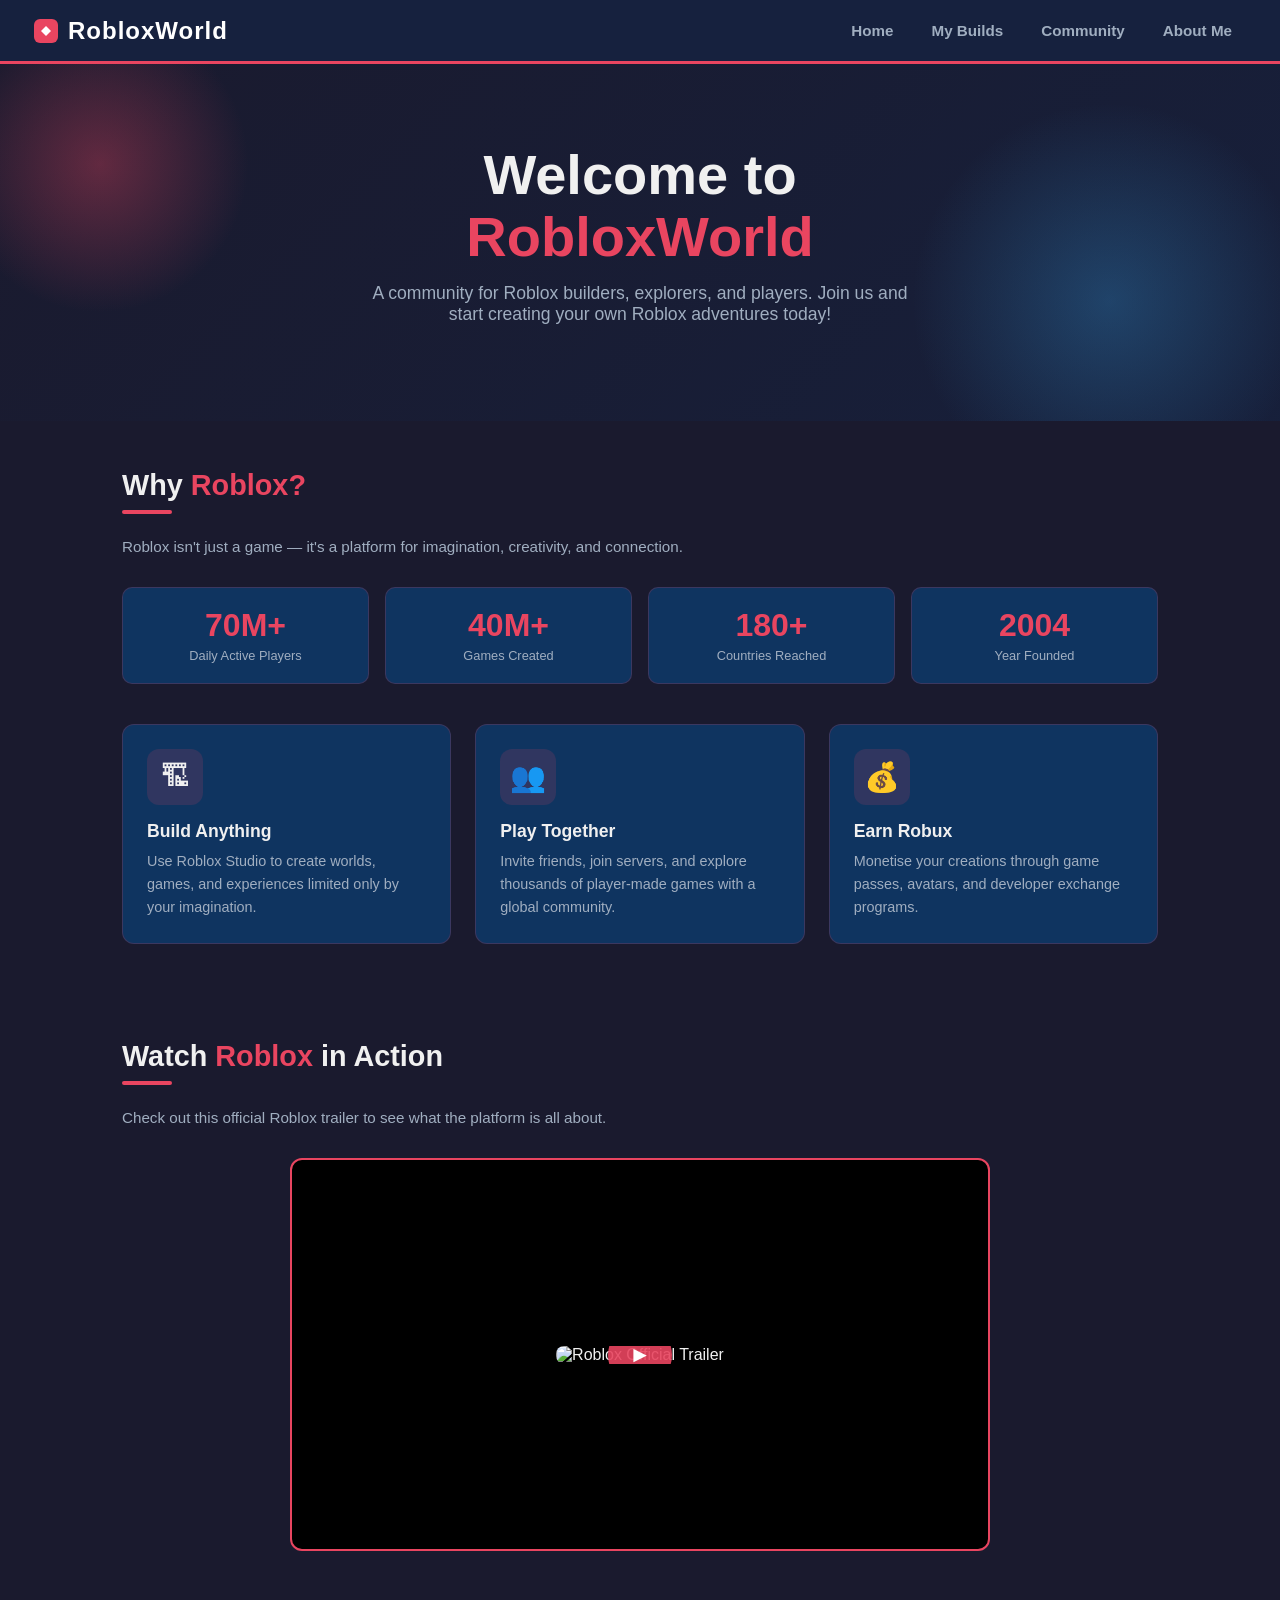
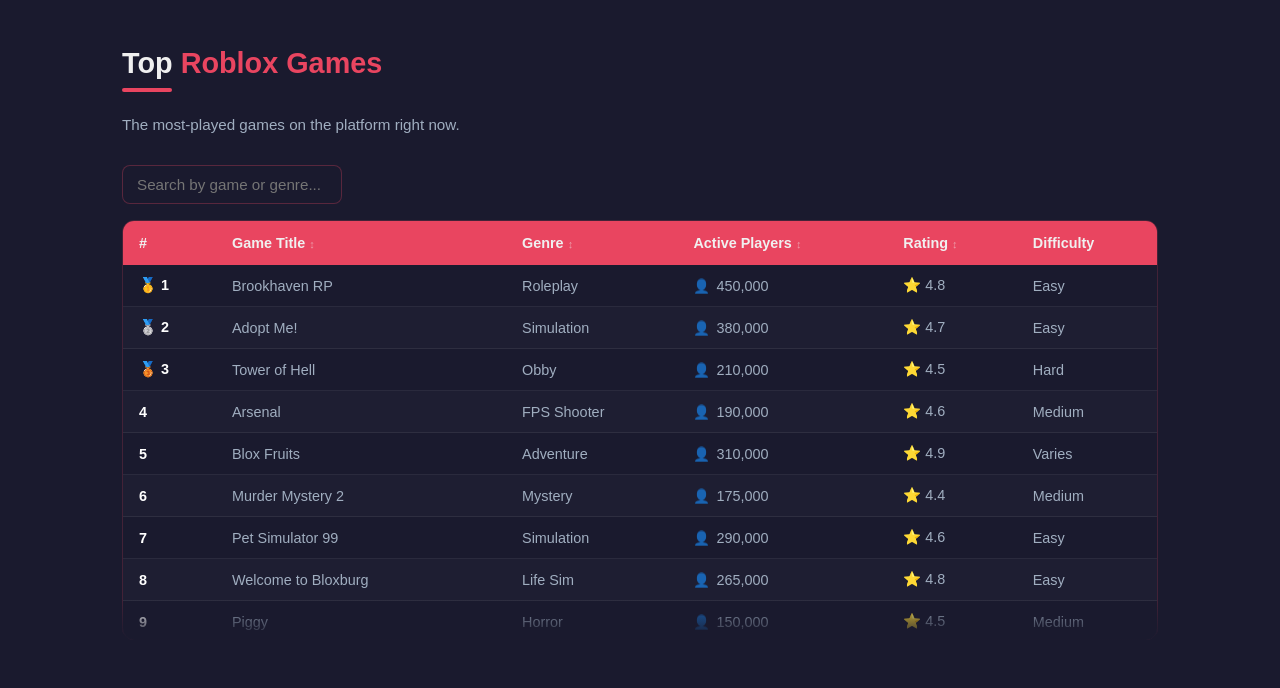
==== commit 68fdbbd3: "Update index.html" ====
--- a/index.html
+++ b/index.html
@@ -310,7 +310,7 @@
     </div>
   </div>
 </div>
- 
+<script src="https://cdn.jsdelivr.net/npm/bootstrap@5.3.3/dist/js/bootstrap.bundle.min.js"></script> 
 <script src="script.js"></script>
 </body>
 </html>
--- a/style.css
+++ b/style.css
@@ -11,7 +11,7 @@
 * { box-sizing: border-box; margin: 0; padding: 0; }
 body { font-family: 'Segoe UI', sans-serif; background: var(--rb-dark); color: var(--rb-light); min-height: 100vh; }
 
-/* UNIFIED NAVIGATION BAR */
+/*Navigation bar */
 nav {
   background: var(--rb-mid); /* Deep Navy background */
   padding: 0 2rem;
@@ -45,7 +45,7 @@
   gap: 6px;
 }
 
-/* Identical look for all navigation buttons */
+/* Navigation button (look same) */
 .nav-btn {
   background: transparent;
   color: var(--rb-muted);
@@ -58,7 +58,7 @@
   display: inline-block;
 }
 
-/* Hover state on all 4 pages */
+/* Hover button */
 .nav-btn:hover {
   background: var(--rb-card);
   color: #ffffff;
@@ -67,23 +67,39 @@
 /* HERO */
 .hero {
   background: linear-gradient(135deg, #1a1a2e 0%, #16213e 50%, #0f3460 100%);
+  background-size: 250% 250%;
+  animation: heroShift 8s ease-in-out infinite;
   padding: 5rem 2rem 4rem;
   text-align: center;
   position: relative; overflow: hidden;
+}
+@keyframes heroShift {
+  0%, 100% { background-position: 0% 50%; }
+  50% { background-position: 100% 50%; }
 }
 .hero::before {
   content: '';
   position: absolute; top: -50px; left: -50px;
   width: 300px; height: 300px;
-  background: radial-gradient(circle, rgba(233,69,96,0.15) 0%, transparent 70%);
+  background: radial-gradient(circle, rgba(233,69,96,0.35) 0%, transparent 70%);
   border-radius: 50%;
+  animation: floatA 6s ease-in-out infinite;
 }
 .hero::after {
   content: '';
   position: absolute; bottom: -80px; right: -30px;
   width: 400px; height: 400px;
-  background: radial-gradient(circle, rgba(233,69,96,0.1) 0%, transparent 70%);
+  background: radial-gradient(circle, rgba(52,152,219,0.3) 0%, transparent 70%);
   border-radius: 50%;
+  animation: floatB 7s ease-in-out infinite;
+}
+@keyframes floatA {
+  0%, 100% { transform: translate(0,0) scale(1); }
+  50% { transform: translate(60px, 40px) scale(1.15); }
+}
+@keyframes floatB {
+  0%, 100% { transform: translate(0,0) scale(1); }
+  50% { transform: translate(-50px, -30px) scale(1.1); }
 }
 .hero h1 {
   font-size: clamp(2.2rem, 5vw, 3.5rem);
@@ -101,14 +117,28 @@
 }
 .btn-primary:hover { background: #c73652; transform: translateY(-2px); box-shadow: 0 8px 20px rgba(233,69,96,0.4); }
 
-/* SECTION */
+/* Section, heading style for "WHY ROBLOX", table and video */
 .section { padding: 3rem 2rem; max-width: 1100px; margin: 0 auto; }
 .section-title { font-size: 1.8rem; font-weight: 800; margin-bottom: 0.4rem; }
 .section-title .accent { color: var(--rb-accent); }
 .section-sub { color: var(--rb-muted); margin-bottom: 2rem; font-size: 0.95rem; }
 .divider { width: 50px; height: 4px; background: var(--rb-accent); border-radius: 2px; margin: 0.5rem 0 1.5rem; }
 
-/* CARDS */
+/* stats "why roblox" section (index.html only) */
+.stats-row { display: grid; grid-template-columns: repeat(auto-fit, minmax(160px, 1fr)); gap: 1rem; margin-bottom: 2.5rem; }
+.stat-card {
+  background: var(--rb-card); border-radius: 10px; padding: 1.2rem;
+  text-align: center; border: 1px solid rgba(233,69,96,0.2);
+  transition: box-shadow 0.25s, transform 0.25s;
+}
+.stat-card:hover {
+  transform: translateY(-3px);
+  box-shadow: 0 8px 24px rgba(233,69,96,0.25);
+}
+.stat-card .num { font-size: 2rem; font-weight: 900; color: var(--rb-accent); }
+.stat-card .label { font-size: 0.8rem; color: var(--rb-muted); margin-top: 4px; }
+
+/* cards, "why roblox" section */
 .card-grid { display: grid; grid-template-columns: repeat(auto-fit, minmax(260px, 1fr)); gap: 1.5rem; }
 .card {
   background: var(--rb-card);
@@ -117,11 +147,33 @@
   transition: transform 0.2s, box-shadow 0.2s;
 }
 .card:hover { transform: translateY(-4px); box-shadow: 0 12px 30px rgba(0,0,0,0.4); }
-.card-icon { font-size: 2.5rem; margin-bottom: 1rem; }
+.card-icon {
+  font-size: 1.8rem;
+  width: 56px; height: 56px;
+  display: flex; align-items: center; justify-content: center;
+  background: rgba(233,69,96,0.15);
+  border-radius: 12px;
+  margin-bottom: 1rem;
+}
 .card h3 { font-size: 1.1rem; font-weight: 700; margin-bottom: 0.5rem; }
 .card p { color: var(--rb-muted); font-size: 0.9rem; line-height: 1.6; }
-
-/* VIDEO EMBED */
+/* Cards, trigger */
+.card { cursor: pointer; }
+
+/* fade animation */
+.card, .stat-card {
+  opacity: 0;
+  transform: translateY(20px);
+  animation: fadeUp 0.6s ease forwards;
+}
+.card:nth-child(2), .stat-card:nth-child(2) { animation-delay: 0.1s; }
+.card:nth-child(3), .stat-card:nth-child(3) { animation-delay: 0.2s; }
+.stat-card:nth-child(4) { animation-delay: 0.3s; }
+@keyframes fadeUp {
+  to { opacity: 1; transform: translateY(0); }
+}
+
+/* video embed */
 .video-box {
   background: #000;
   border-radius: 12px; overflow: hidden;
@@ -132,65 +184,590 @@
 }
 .video-box iframe { width: 100%; height: 100%; border: none; }
 
-/* TABLE */
-.table-wrap { overflow-x: auto; border-radius: 12px; border: 1px solid rgba(233,69,96,0.2); }
+/* vid thumbnail */
+.video-thumb { position: relative; cursor: pointer; border-radius: 8px; overflow: hidden; }
+.video-thumb img {
+  width: 100%;
+  height: 100%;
+  object-fit: cover;
+  display: block;
+}
+.play-btn {
+  position: absolute; top: 50%; left: 50%; transform: translate(-50%, -50%);
+  width: 64px; height: 64px; border-radius: 50%;
+  background: rgba(233,69,96,0.9); border: none; color: #fff;
+  font-size: 1.4rem; cursor: pointer; display: flex; align-items: center; justify-content: center;
+  transition: background 0.2s;
+}
+.play-btn:hover { background: var(--rb-accent); }
+
+/* roblox table (top, index.html games table) */
+.table-controls { margin-bottom: 1rem; }
+.table-search { max-width: 280px; }
+
+.table-scroll-wrap { position: relative; }
+
+.table-wrap {
+  overflow-x: auto;
+  overflow-y: auto;
+  max-height: 420px;
+  border-radius: 12px;
+  border: 1px solid rgba(233,69,96,0.2);
+}
+.table-wrap::-webkit-scrollbar { width: 8px; }
+.table-wrap::-webkit-scrollbar-track { background: var(--rb-dark); }
+.table-wrap::-webkit-scrollbar-thumb {
+  background: var(--rb-accent);
+  border-radius: 8px;
+}
+
 table { width: 100%; border-collapse: collapse; }
-thead { background: var(--rb-accent); }
+thead {
+  background: var(--rb-accent);
+  position: sticky;
+  top: 0;
+  z-index: 2;
+}
 thead th { padding: 14px 16px; text-align: left; font-weight: 700; font-size: 0.9rem; }
+thead th[data-sort] { cursor: pointer; user-select: none; }
+thead th[data-sort]:hover { background: #c73652; }
+.sort-arrow { margin-left: 4px; opacity: 0.5; font-size: 0.7rem; }
+thead th.sorted-asc .sort-arrow,
+thead th.sorted-desc .sort-arrow { opacity: 1; }
+
 tbody tr { border-bottom: 1px solid rgba(255,255,255,0.07); transition: background 0.15s; }
+tbody tr:nth-child(even) { background: rgba(255,255,255,0.02); }
 tbody tr:hover { background: rgba(233,69,96,0.1); }
+tbody tr.hidden { display: none; }
 tbody td { padding: 12px 16px; font-size: 0.9rem; color: var(--rb-muted); }
 tbody td:first-child { color: #fff; font-weight: 600; }
-.badge { display: inline-block; padding: 3px 10px; border-radius: 20px; font-size: 0.75rem; font-weight: 700; }
-.badge-green { background: rgba(72,199,142,0.2); color: #48c78e; }
-.badge-blue { background: rgba(52,152,219,0.2); color: #3498db; }
-.badge-yellow { background: rgba(241,196,15,0.2); color: #f1c40f; }
-.badge-red { background: rgba(233,69,96,0.2); color: var(--rb-accent); }
-
-/* BUILDS GALLERY */
-.builds-grid { display: grid; grid-template-columns: repeat(auto-fit, minmax(220px, 1fr)); gap: 1.2rem; }
-.build-card {
+
+.player-count {
+  display: inline-flex;
+  align-items: center;
+  gap: 6px;
+}
+.player-count .p-icon { opacity: 0.8; font-size: 0.85rem; }
+
+.rank-num { display: inline-flex; align-items: center; gap: 6px; }
+
+.table-fade {
+  position: absolute;
+  left: 0; right: 0; bottom: 0;
+  height: 40px;
+  background: linear-gradient(to bottom, rgba(26,26,46,0), var(--rb-dark));
+  pointer-events: none;
+  border-radius: 0 0 12px 12px;
+  transition: opacity 0.2s;
+}
+.table-scroll-wrap.at-bottom .table-fade { opacity: 0; }
+
+/* modals (index.html) for build anything, play together, earn robux  */
+.modal-overlay {
+  display: none;
+  position: fixed;
+  inset: 0;
+  background: rgba(10, 10, 20, 0.75);
+  backdrop-filter: blur(4px);
+  z-index: 200;
+  align-items: center;
+  justify-content: center;
+  padding: 1.5rem;
+}
+.modal-overlay.active {
+  display: flex;
+  animation: modalFadeIn 0.25s ease;
+}
+@keyframes modalFadeIn {
+  from { opacity: 0; }
+  to { opacity: 1; }
+}
+
+.modal-box {
+  background: linear-gradient(160deg, var(--rb-mid), var(--rb-card));
+  border: 1px solid rgba(233,69,96,0.3);
+  border-radius: 16px;
+  max-width: 480px;
+  width: 100%;
+  max-height: 85vh;
+  overflow-y: auto;
+  padding: 2rem;
+  position: relative;
+  box-shadow: 0 20px 60px rgba(0,0,0,0.5);
+  animation: modalPop 0.25s ease;
+}
+@keyframes modalPop {
+  from { transform: scale(0.92); opacity: 0; }
+  to { transform: scale(1); opacity: 1; }
+}
+
+.modal-close {
+  position: absolute;
+  top: 14px; right: 14px;
+  background: rgba(233,69,96,0.15);
+  color: var(--rb-light);
+  border: none;
+  width: 32px; height: 32px;
+  border-radius: 50%;
+  font-size: 1.2rem;
+  cursor: pointer;
+  transition: background 0.2s;
+}
+.modal-close:hover { background: var(--rb-accent); }
+
+.modal-box h2 { font-size: 1.5rem; margin-bottom: 0.2rem; }
+.modal-text { color: var(--rb-muted); margin: 1rem 0; line-height: 1.6; }
+.modal-sub { color: var(--rb-accent); font-size: 1rem; margin-bottom: 0.6rem; }
+
+.modal-list { list-style: none; display: flex; flex-direction: column; gap: 0.6rem; }
+.modal-list li {
+  color: var(--rb-muted);
+  font-size: 0.9rem;
+  padding-left: 1.4rem;
+  position: relative;
+}
+.modal-list li::before {
+  content: '✓';
+  color: var(--rb-accent);
+  position: absolute; left: 0;
+  font-weight: 700;
+}
+
+.modal-form { display: flex; flex-direction: column; gap: 0.8rem; }
+.modal-input {
+  background: var(--rb-dark);
+  border: 1px solid rgba(233,69,96,0.3);
+  color: var(--rb-light);
+  padding: 10px 14px;
+  border-radius: 8px;
+  font-size: 0.95rem;
+}
+.modal-input:focus { outline: none; border-color: var(--rb-accent); }
+
+.quiz-box {
+  margin-top: 1.2rem;
+  background: rgba(233,69,96,0.08);
+  border: 1px solid rgba(233,69,96,0.25);
+  border-radius: 10px;
+  padding: 1rem;
+  font-size: 0.9rem;
+  color: var(--rb-muted);
+}
+.quiz-options { display: flex; gap: 8px; margin-top: 10px; flex-wrap: wrap; }
+.quiz-btn {
+  background: var(--rb-card);
+  border: 1px solid rgba(233,69,96,0.3);
+  color: var(--rb-light);
+  padding: 8px 16px;
+  border-radius: 6px;
+  cursor: pointer;
+  font-size: 0.85rem;
+  transition: background 0.2s;
+}
+.quiz-btn:hover { background: var(--rb-accent); }
+
+/* modal for login, tab, quiz, friends (index.html) */
+.hidden { display: none !important; }
+
+.modal-box-wide { max-width: 560px; }
+
+.login-step, .friends-step, .earn-main { margin-top: 0.5rem; }
+
+/* modal for build anything */
+.modal-video { margin-top: 1rem; }
+
+/* modal for play together */
+.friend-search-row { flex-direction: row; }
+.friend-search-row .modal-input { flex: 1; }
+.friend-search-row .btn-primary { white-space: nowrap; }
+
+.friend-result {
+  display: flex; align-items: center; justify-content: space-between;
+  background: rgba(233,69,96,0.08);
+  border: 1px solid rgba(233,69,96,0.2);
+  padding: 10px 14px; border-radius: 8px;
+  margin-top: 0.6rem; font-size: 0.9rem;
+}
+
+.friend-search-wrap { position: relative; margin-bottom: 0.8rem; }
+.suggestion-list {
+  position: absolute; top: 100%; left: 0; right: 0; z-index: 10;
+  background: var(--rb-card); border: 1px solid rgba(233,69,96,0.25);
+  border-radius: 8px; margin-top: 4px; list-style: none;
+  max-height: 200px; overflow-y: auto;
+}
+.suggestion-list li {
+  padding: 8px 14px; font-size: 0.88rem; color: var(--rb-light); cursor: pointer;
+}
+.suggestion-list li:hover { background: rgba(233,69,96,0.15); }
+
+.friends-tabs { display: flex; gap: 6px; margin-bottom: 1rem; flex-wrap: wrap; }
+.friends-tab {
+  background: var(--rb-dark); border: 1px solid rgba(233,69,96,0.25);
+  color: var(--rb-muted); padding: 6px 12px; border-radius: 8px;
+  font-size: 0.8rem; font-weight: 600; cursor: pointer; display: flex; align-items: center; gap: 6px;
+}
+.friends-tab.active, .friends-tab:hover { background: var(--rb-accent); color: #fff; }
+.friends-tab-content { display: none; }
+.friends-tab-content.active { display: block; animation: fadeUp 0.4s ease; }
+
+.req-badge {
+  background: #fff; color: var(--rb-accent); border-radius: 10px;
+  font-size: 0.7rem; font-weight: 800; padding: 1px 6px;
+}
+
+.friends-list { list-style: none; display: flex; flex-direction: column; gap: 6px; }
+.friends-list li {
+  background: var(--rb-card);
+  border: 1px solid rgba(233,69,96,0.15);
+  padding: 8px 14px; border-radius: 8px;
+  font-size: 0.88rem; color: var(--rb-light);
+}
+.friends-list li {
+  display: flex; align-items: center; justify-content: space-between; gap: 8px;
+}
+.friend-mini-btn {
+  background: transparent; border: 1px solid rgba(233,69,96,0.4);
+  color: var(--rb-light); font-size: 0.75rem; padding: 4px 10px;
+  border-radius: 6px; cursor: pointer;
+}
+.friend-mini-btn.accept { background: #48c78e; border-color: #48c78e; color: #fff; }
+.friend-mini-btn.decline { background: rgba(233,69,96,0.4); }
+
+/* modal for earn robux */
+.robux-balance-bar {
+  display: flex; justify-content: space-between; align-items: center;
+  background: rgba(233,69,96,0.1);
+  border: 1px solid rgba(233,69,96,0.25);
+  padding: 10px 14px; border-radius: 8px;
+  font-size: 0.88rem; color: var(--rb-muted);
+  margin-bottom: 1rem;
+}
+.robux-balance { color: var(--rb-accent); font-weight: 800; font-size: 1rem; }
+
+.earn-tabs { display: flex; gap: 6px; margin-bottom: 1.2rem; flex-wrap: wrap; }
+.earn-tab {
+  background: var(--rb-dark);
+  border: 1px solid rgba(233,69,96,0.25);
+  color: var(--rb-muted);
+  padding: 8px 14px; border-radius: 8px;
+  font-size: 0.82rem; font-weight: 600;
+  cursor: pointer; transition: all 0.2s;
+}
+.earn-tab.active, .earn-tab:hover { background: var(--rb-accent); color: #fff; }
+
+.earn-tab-content { display: none; }
+.earn-tab-content.active { display: block; animation: fadeUp 0.4s ease; }
+
+.quiz-header {
+  display: flex; justify-content: space-between;
+  font-size: 0.85rem; color: var(--rb-muted);
+  margin-bottom: 0.8rem;
+}
+.quiz-btn.correct { background: #48c78e; color: #fff; border-color: #48c78e; }
+.quiz-btn.wrong { background: rgba(233,69,96,0.4); border-color: var(--rb-accent); }
+.quiz-btn:disabled { cursor: default; opacity: 0.9; }
+.quiz-countdown { color: var(--rb-accent); font-weight: 600; margin-top: 0.4rem; }
+
+
+/* ============================================================
+   BUILDS PAGE (builds.html) — every selector below is prefixed
+   with "b-" so it is fully isolated from index.html's classes
+   and can never clash or be accidentally overridden by it.
+   ============================================================ */
+
+/* stats row at top of My Builds */
+.b-stats-row { display: grid; grid-template-columns: repeat(auto-fit, minmax(160px, 1fr)); gap: 1rem; margin-bottom: 2.5rem; }
+.b-stat-card {
+  background: var(--rb-card); border-radius: 10px; padding: 1.2rem;
+  text-align: center; border: 1px solid rgba(233,69,96,0.2);
+  opacity: 0; transform: translateY(20px);
+  animation: bFadeUp 0.6s ease forwards;
+  transition: box-shadow 0.25s, transform 0.25s;
+}
+.b-stat-card:hover {
+  transform: translateY(-3px);
+  box-shadow: 0 8px 24px rgba(233,69,96,0.25);
+}
+.b-stat-card:nth-child(2) { animation-delay: 0.1s; }
+.b-stat-card:nth-child(3) { animation-delay: 0.2s; }
+.b-stat-card:nth-child(4) { animation-delay: 0.3s; }
+.b-num { font-size: 2rem; font-weight: 900; color: var(--rb-accent); }
+.b-label { font-size: 0.8rem; color: var(--rb-muted); margin-top: 4px; }
+
+@keyframes bFadeUp {
+  to { opacity: 1; transform: translateY(0); }
+}
+
+/* builds gallery grid */
+.b-builds-grid { display: grid; grid-template-columns: repeat(auto-fit, minmax(220px, 1fr)); gap: 1.2rem; }
+.b-build-card {
   background: var(--rb-card); border-radius: 12px; overflow: hidden;
-  border: 1px solid rgba(233,69,96,0.15); transition: transform 0.2s;
+  border: 1px solid rgba(233,69,96,0.15); transition: transform 0.2s, box-shadow 0.2s;
   cursor: pointer;
-}
-.build-card:hover { transform: translateY(-4px); }
-.build-thumb {
+  opacity: 0; transform: translateY(20px);
+  animation: bFadeUp 0.5s ease forwards;
+}
+.b-build-card:nth-child(2) { animation-delay: 0.04s; }
+.b-build-card:nth-child(3) { animation-delay: 0.08s; }
+.b-build-card:nth-child(4) { animation-delay: 0.12s; }
+.b-build-card:nth-child(5) { animation-delay: 0.16s; }
+.b-build-card:nth-child(6) { animation-delay: 0.20s; }
+.b-build-card:nth-child(7) { animation-delay: 0.24s; }
+.b-build-card:nth-child(8) { animation-delay: 0.28s; }
+.b-build-card:nth-child(9) { animation-delay: 0.32s; }
+.b-build-card:nth-child(10) { animation-delay: 0.36s; }
+.b-build-card:nth-child(11) { animation-delay: 0.40s; }
+.b-build-card:nth-child(12) { animation-delay: 0.44s; }
+.b-build-card:hover { transform: translateY(-4px); box-shadow: 0 12px 26px rgba(0,0,0,0.4); }
+
+.b-build-thumb {
   height: 140px; display: flex; align-items: center; justify-content: center;
   font-size: 4rem; position: relative; overflow: hidden;
-}
-.build-thumb .overlay {
+  filter: drop-shadow(0 6px 10px rgba(0,0,0,0.35));
+}
+.b-build-overlay {
   position: absolute; inset: 0; background: rgba(0,0,0,0.0);
   transition: background 0.2s; display: flex; align-items: center; justify-content: center;
-  font-size: 0.85rem; font-weight: 600; opacity: 0;
-}
-.build-card:hover .overlay { background: rgba(0,0,0,0.5); opacity: 1; }
-.build-info { padding: 1rem; }
-.build-info h4 { font-size: 0.95rem; font-weight: 700; margin-bottom: 4px; }
-.build-info p { font-size: 0.8rem; color: var(--rb-muted); }
-.build-meta { display: flex; gap: 12px; margin-top: 8px; font-size: 0.78rem; color: var(--rb-muted); }
-
-/* STATS ROW */
-.stats-row { display: grid; grid-template-columns: repeat(auto-fit, minmax(160px, 1fr)); gap: 1rem; margin-bottom: 2.5rem; }
-.stat-card {
-  background: var(--rb-card); border-radius: 10px; padding: 1.2rem;
-  text-align: center; border: 1px solid rgba(233,69,96,0.2);
-}
-.stat-card .num { font-size: 2rem; font-weight: 900; color: var(--rb-accent); }
-.stat-card .label { font-size: 0.8rem; color: var(--rb-muted); margin-top: 4px; }
-
-/* FOOTER */
+  font-size: 0.85rem; font-weight: 700; letter-spacing: 0.3px; opacity: 0; color: #fff;
+}
+.b-build-card:hover .b-build-overlay { background: rgba(0,0,0,0.55); opacity: 1; }
+.b-build-info { padding: 1rem; }
+.b-build-info h4 { font-size: 0.95rem; font-weight: 700; margin-bottom: 4px; }
+.b-build-info p { font-size: 0.8rem; color: var(--rb-muted); }
+.b-build-meta { display: flex; gap: 12px; margin-top: 8px; font-size: 0.78rem; color: var(--rb-muted); flex-wrap: wrap; }
+
+/* build tools grid (replaces table) */
+.b-tools-grid {
+  display: grid;
+  grid-template-columns: repeat(auto-fit, minmax(240px, 1fr));
+  gap: 1.2rem;
+}
+.b-tool-card {
+  background: var(--rb-card);
+  border-radius: 12px;
+  padding: 1.2rem;
+  display: flex;
+  gap: 1rem;
+  align-items: flex-start;
+  border: 1px solid rgba(233,69,96,0.15);
+  opacity: 0;
+  transform: translateY(20px);
+  animation: bFadeUp 0.5s ease forwards;
+  transition: transform 0.2s, box-shadow 0.2s;
+}
+.b-tool-card:nth-child(2) { animation-delay: 0.06s; }
+.b-tool-card:nth-child(3) { animation-delay: 0.12s; }
+.b-tool-card:nth-child(4) { animation-delay: 0.18s; }
+.b-tool-card:nth-child(5) { animation-delay: 0.24s; }
+.b-tool-card:hover { transform: translateY(-3px); box-shadow: 0 10px 24px rgba(0,0,0,0.35); }
+
+.b-tool-icon {
+  font-size: 1.8rem;
+  width: 52px; height: 52px;
+  flex-shrink: 0;
+  display: flex; align-items: center; justify-content: center;
+  background: rgba(233,69,96,0.12);
+  border-radius: 10px;
+}
+
+.b-tool-info h4 { font-size: 1rem; font-weight: 700; margin-bottom: 2px; }
+.b-tool-info p { font-size: 0.82rem; color: var(--rb-muted); margin-bottom: 0.7rem; }
+
+.b-tool-skill { display: flex; flex-direction: column; align-items: flex-start; gap: 6px; margin-bottom: 0.5rem; }
+.b-skill-bar { width: 100px; height: 6px; border-radius: 4px; background: rgba(255,255,255,0.08); overflow: hidden; }
+.b-skill-bar-fill { height: 100%; border-radius: 4px; }
+.b-skill-expert .b-skill-bar-fill { width: 100%; background: #48c78e; }
+.b-skill-intermediate .b-skill-bar-fill { width: 65%; background: #3498db; }
+.b-skill-beginner .b-skill-bar-fill { width: 30%; background: #f5a623; }
+
+.b-tool-used { font-size: 0.76rem; color: var(--rb-muted); }
+
+/* build details modal */
+.b-modal-overlay {
+  display: none;
+  position: fixed;
+  inset: 0;
+  background: rgba(10, 10, 20, 0.75);
+  backdrop-filter: blur(4px);
+  z-index: 200;
+  align-items: center;
+  justify-content: center;
+  padding: 1.5rem;
+}
+.b-modal-overlay.b-active {
+  display: flex;
+  animation: bModalFadeIn 0.25s ease;
+}
+@keyframes bModalFadeIn {
+  from { opacity: 0; }
+  to { opacity: 1; }
+}
+.b-modal-box {
+  background: linear-gradient(160deg, var(--rb-mid), var(--rb-card));
+  border: 1px solid rgba(233,69,96,0.3);
+  border-radius: 16px;
+  max-width: 480px;
+  width: 100%;
+  max-height: 85vh;
+  overflow-y: auto;
+  padding: 2rem;
+  position: relative;
+  box-shadow: 0 20px 60px rgba(0,0,0,0.5);
+  animation: bModalPop 0.25s ease;
+}
+@keyframes bModalPop {
+  from { transform: scale(0.92); opacity: 0; }
+  to { transform: scale(1); opacity: 1; }
+}
+.b-modal-close {
+  position: absolute;
+  top: 14px; right: 14px;
+  background: rgba(233,69,96,0.15);
+  color: var(--rb-light);
+  border: none;
+  width: 32px; height: 32px;
+  border-radius: 50%;
+  font-size: 1.2rem;
+  cursor: pointer;
+  transition: background 0.2s;
+}
+.b-modal-close:hover { background: var(--rb-accent); }
+
+/* back button: floats over the banner image, top-left */
+.b-back-btn {
+  position: absolute;
+  top: 12px; left: 12px;
+  z-index: 2;
+  width: 32px; height: 32px;
+  border-radius: 50%;
+  background: rgba(10,10,20,0.55);
+  backdrop-filter: blur(2px);
+  border: none;
+  color: #fff;
+  font-size: 1rem;
+  font-weight: 700;
+  cursor: pointer;
+  display: flex; align-items: center; justify-content: center;
+  transition: background 0.2s;
+}
+.b-back-btn:hover { background: var(--rb-accent); }
+
+/* banner: gradient thumbnail + genre chip, like a Roblox game page header image */
+.b-modal-banner {
+  height: 140px;
+  margin: -2rem -2rem 1.2rem;
+  display: flex; align-items: center; justify-content: center;
+  position: relative;
+  border-radius: 16px 16px 0 0;
+  overflow: hidden;
+}
+.b-modal-banner-icon { font-size: 3.2rem; filter: drop-shadow(0 6px 10px rgba(0,0,0,0.35)); }
+.b-modal-genre-chip {
+  position: absolute; top: 12px; right: 12px;
+  background: rgba(10,10,20,0.55);
+  color: #fff; font-size: 0.7rem; font-weight: 700;
+  padding: 4px 10px; border-radius: 20px;
+  backdrop-filter: blur(2px);
+}
+
+/* title + creator byline */
+.b-modal-box h2 { font-size: 1.4rem; margin-bottom: 0.15rem; }
+.b-modal-creator { color: var(--rb-muted); font-size: 0.82rem; margin-bottom: 1rem; }
+.b-modal-creator span { color: var(--rb-accent); font-weight: 600; }
+
+/* Play button, styled after Roblox's green play CTA — now a real link */
+.b-play-btn {
+  width: 100%;
+  background: #00a651;
+  color: #fff;
+  border: none;
+  padding: 12px 20px;
+  border-radius: 8px;
+  font-size: 1rem;
+  font-weight: 800;
+  letter-spacing: 0.3px;
+  cursor: pointer;
+  text-decoration: none;
+  display: flex; align-items: center; justify-content: center; gap: 8px;
+  margin-bottom: 0.4rem;
+  transition: background 0.2s, transform 0.15s;
+}
+.b-play-btn:hover { background: #00c765; transform: translateY(-1px); }
+.b-play-btn:active { transform: translateY(0); }
+.b-play-note {
+  text-align: center;
+  font-size: 0.72rem;
+  color: var(--rb-muted);
+  margin-bottom: 1.2rem;
+}
+
+/* stat bar: Playing | Like% | Favorites, divided like Roblox's game page */
+.b-modal-statbar {
+  display: flex;
+  align-items: stretch;
+  background: rgba(255,255,255,0.03);
+  border: 1px solid rgba(233,69,96,0.15);
+  border-radius: 10px;
+  padding: 0.8rem 0.4rem;
+  margin-bottom: 1rem;
+}
+.b-modal-stat {
+  flex: 1;
+  text-align: center;
+  padding: 0 0.4rem;
+  display: flex; flex-direction: column; align-items: center; justify-content: center;
+  gap: 4px;
+}
+.b-stat-divider { width: 1px; background: rgba(255,255,255,0.1); margin: 2px 0; }
+.b-modal-stat-num { font-size: 0.95rem; font-weight: 800; color: #fff; }
+.b-modal-stat-label { font-size: 0.68rem; color: var(--rb-muted); }
+
+/* like bar, thumbs-up % fill (replaces star rating, matches current Roblox UI) */
+.b-like-bar {
+  width: 100%; max-width: 70px;
+  height: 6px; border-radius: 4px;
+  background: rgba(233,69,96,0.35);
+  overflow: hidden;
+}
+.b-like-bar-fill {
+  height: 100%;
+  background: #00a651;
+  border-radius: 4px 0 0 4px;
+}
+
+.b-modal-text { color: var(--rb-muted); margin: 0.8rem 0; line-height: 1.6; font-size: 0.92rem; }
+
+/* meta footer: created / updated / server size */
+.b-modal-meta {
+  display: grid;
+  grid-template-columns: 1fr 1fr;
+  gap: 8px 16px;
+  margin-top: 1.2rem;
+  padding-top: 1rem;
+  border-top: 1px solid rgba(255,255,255,0.08);
+}
+.b-modal-meta-item { font-size: 0.76rem; color: var(--rb-muted); }
+.b-modal-meta-item span { display: block; color: #fff; font-weight: 600; font-size: 0.82rem; margin-top: 1px; }
+
+/* build thumbnail gradients (12 unique, b- prefixed) */
+.b-bg1  { background: linear-gradient(135deg, #1a1a2e, #e94560); }
+.b-bg2  { background: linear-gradient(135deg, #0f3460, #533483); }
+.b-bg3  { background: linear-gradient(135deg, #16213e, #0f9b58); }
+.b-bg4  { background: linear-gradient(135deg, #e94560, #f5a623); }
+.b-bg5  { background: linear-gradient(135deg, #533483, #3498db); }
+.b-bg6  { background: linear-gradient(135deg, #0f9b58, #16213e); }
+.b-bg7  { background: linear-gradient(135deg, #2d4a1e, #3e6b1f); }
+.b-bg8  { background: linear-gradient(135deg, #c0392b, #e94560); }
+.b-bg9  { background: linear-gradient(135deg, #f5a623, #e94560); }
+.b-bg10 { background: linear-gradient(135deg, #8e44ad, #e94560); }
+.b-bg11 { background: linear-gradient(135deg, #16213e, #3498db); }
+.b-bg12 { background: linear-gradient(135deg, #1a1a2e, #533483); }
+
+/* FOOTER (not present on index.html) */
 footer {
   background: var(--rb-mid); text-align: center; padding: 1.5rem;
   color: var(--rb-muted); font-size: 0.85rem;
   border-top: 2px solid rgba(233,69,96,0.2); margin-top: 3rem;
 }
 footer a { color: var(--rb-accent); text-decoration: none; }
-
-/* BG PATTERNS */
-.bg1 { background: linear-gradient(135deg, #1a1a2e, #e94560); }
-.bg2 { background: linear-gradient(135deg, #0f3460, #533483); }
-.bg3 { background: linear-gradient(135deg, #16213e, #0f9b58); }
-.bg4 { background: linear-gradient(135deg, #e94560, #f5a623); }
-.bg5 { background: linear-gradient(135deg, #533483, #3498db); }
-.bg6 { background: linear-gradient(135deg, #0f9b58, #16213e); }
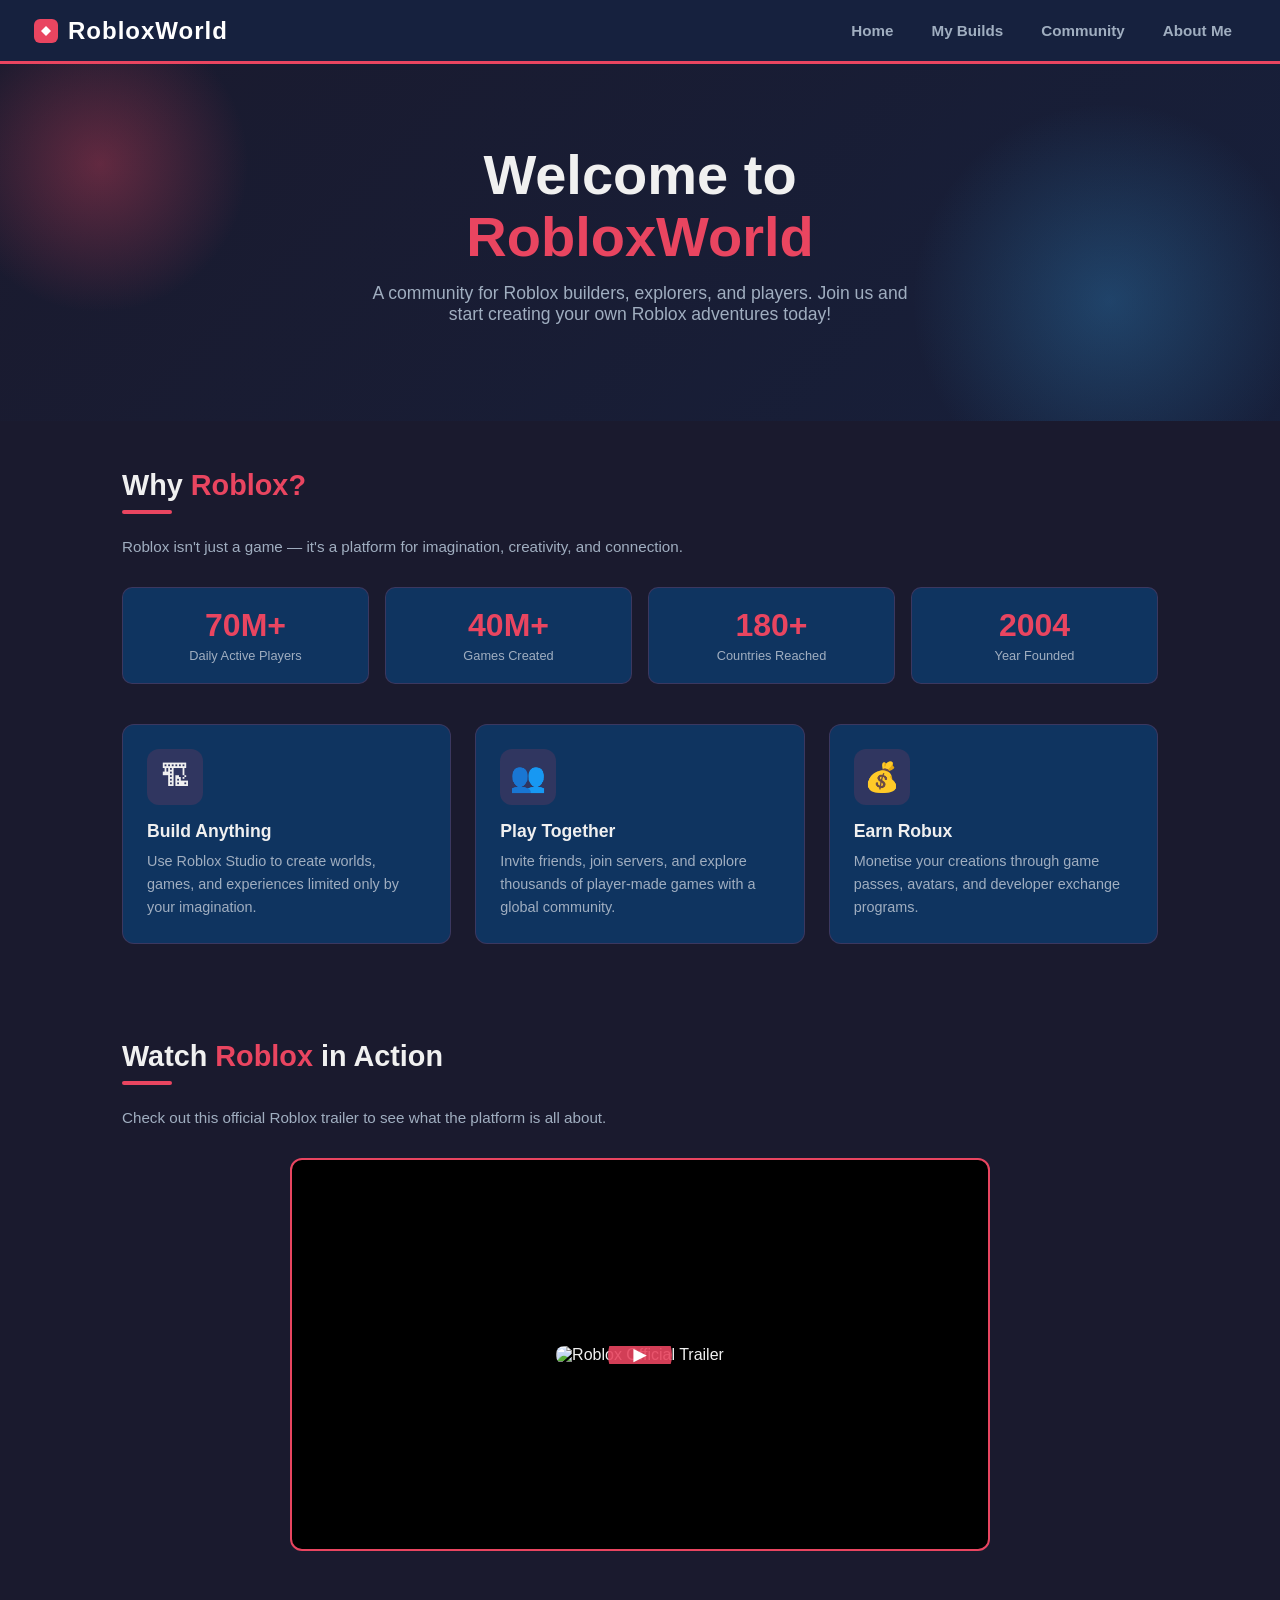
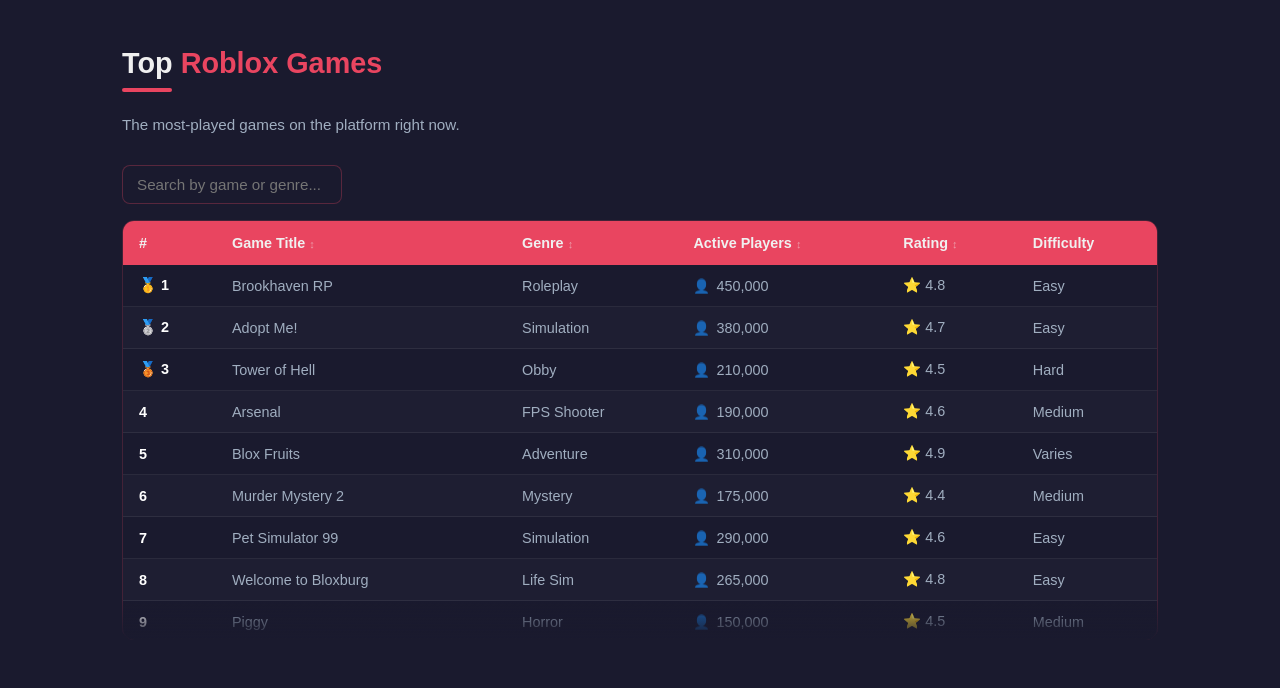
==== commit bc7bbe5d: "Update index.html" ====
--- a/index.html
+++ b/index.html
@@ -8,7 +8,7 @@
 </head>
 <body>
 
-<!-- NAV BAR FOR INDEX.HTML -->
+<!-- nav bar -->
 <nav>
   <div class="nav-logo" onclick="location.href='index.html'">
   <svg width="28" height="28" viewBox="0 0 28 28" class="logo-mark">
@@ -25,7 +25,7 @@
   </div>
 </nav>
 
-<!-- HERO -->
+<!--  hero -->
 <div class="hero">
   <h1>Welcome to<br><span class="accent">RobloxWorld</span></h1>
   <p>A community for Roblox builders, explorers, and players. Join us and start creating your own Roblox adventures today!</p>
@@ -62,7 +62,7 @@
 </div>
 </div>
 
-<!-- VIDEO SECTION -->
+<!-- video -->
 <div class="section">
   <h2 class="section-title">Watch <span class="accent">Roblox</span> in Action</h2>
   <div class="divider"></div>
@@ -75,7 +75,7 @@
 </div>
 </div>
 
-<!-- POPULAR GAMES TABLE -->
+<!-- game table -->
 <div class="section">
   <h2 class="section-title">Top <span class="accent">Roblox Games</span></h2>
   <div class="divider"></div>
@@ -165,7 +165,7 @@
     <div class="table-fade"></div>
   </div>
 </div>
-<!-- MODAL: BUILD ANYTHING -->
+<!-- modal;build anything -->
 <div class="modal-overlay" id="build-modal">
   <div class="modal-box">
     <button class="modal-close" data-close>&times;</button>
@@ -191,7 +191,7 @@
   </div>
 </div>
 
-<!-- MODAL: PLAY TOGETHER -->
+<!-- modal:play together -->
 <div class="modal-overlay" id="play-modal">
   <div class="modal-box">
     <button class="modal-close" data-close>&times;</button>
@@ -239,7 +239,7 @@
   </div>
 </div>
 
-<!-- MODAL: EARN ROBUX -->
+<!-- modal:Earn robux -->
 <div class="modal-overlay" id="earn-modal">
   <div class="modal-box modal-box-wide">
     <button class="modal-close" data-close>&times;</button>
--- a/style.css
+++ b/style.css
@@ -6,6 +6,7 @@
   --rb-accent: #e94560;
   --rb-light: #f0f0f0;
   --rb-muted: #a0aec0;
+  --rw-light: #FFFFFF;
 }
 
 * { box-sizing: border-box; margin: 0; padding: 0; }
@@ -771,3 +772,178 @@
   border-top: 2px solid rgba(233,69,96,0.2); margin-top: 3rem;
 }
 footer a { color: var(--rb-accent); text-decoration: none; }
+
+/* GUIDE LINK BOX — "New to building?" callout */
+.b-guide-box {
+  display: flex;
+  align-items: center;
+  gap: 1.2rem;
+  background: var(--rb-card);
+  border: 1px solid rgba(233,69,96,0.15);
+  border-radius: 12px;
+  padding: 1.5rem;
+  margin-top: 3rem;
+  flex-wrap: wrap;
+}
+.b-guide-icon {
+  font-size: 1.8rem;
+  width: 52px; height: 52px;
+  flex-shrink: 0;
+  display: flex; align-items: center; justify-content: center;
+  background: rgba(233,69,96,0.12);
+  border-radius: 10px;
+}
+.b-guide-text { flex: 1; min-width: 200px; }
+.b-guide-text h4 { font-size: 1.05rem; font-weight: 700; margin-bottom: 4px; }
+.b-guide-text p { font-size: 0.85rem; color: var(--rb-muted); line-height: 1.5; }
+.b-guide-link {
+  color: var(--rb-accent);
+  font-weight: 700;
+  font-size: 0.9rem;
+  text-decoration: none;
+  white-space: nowrap;
+  display: inline-block;
+  transition: color 0.2s ease, transform 0.2s ease;
+}
+.b-guide-link:hover {
+  color: #ff6b81;
+  transform: translateX(3px);
+}
+
+/* FORM RESPONSE POPUP — confirmation shown after "Request a Custom Build" submit */
+.b-form-modal-overlay {
+  display: none;
+  position: fixed;
+  inset: 0;
+  background: rgba(10, 10, 20, 0.75);
+  backdrop-filter: blur(4px);
+  z-index: 200;
+  align-items: center;
+  justify-content: center;
+  padding: 1.5rem;
+}
+.b-form-modal-overlay.b-active {
+  display: flex;
+  animation: bModalFadeIn 0.25s ease;
+}
+.b-form-modal-box {
+  background: linear-gradient(160deg, var(--rb-mid), var(--rb-card));
+  border: 1px solid rgba(233,69,96,0.3);
+  border-radius: 16px;
+  max-width: 420px;
+  width: 100%;
+  max-height: 85vh;
+  overflow-y: auto;
+  padding: 2rem;
+  position: relative;
+  text-align: center;
+  box-shadow: 0 20px 60px rgba(0,0,0,0.5);
+  animation: bModalPop 0.25s ease;
+}
+.b-form-check {
+  width: 56px; height: 56px;
+  margin: 0 auto 1rem;
+  border-radius: 50%;
+  background: rgba(72,199,142,0.15);
+  color: #48c78e;
+  display: flex; align-items: center; justify-content: center;
+  font-size: 1.6rem; font-weight: 800;
+}
+.b-form-modal-box h3 {
+  font-size: 1.3rem;
+  margin-bottom: 0.4rem;
+}
+.b-form-sub {
+  color: var(--rb-muted);
+  font-size: 0.9rem;
+  margin-bottom: 1.2rem;
+}
+.b-form-summary {
+  text-align: left;
+  border-top: 1px solid rgba(255,255,255,0.08);
+  padding-top: 1rem;
+  display: flex;
+  flex-direction: column;
+  gap: 0.7rem;
+}
+.b-form-summary-row {
+  display: flex;
+  justify-content: space-between;
+  gap: 12px;
+  font-size: 0.85rem;
+}
+.b-fs-label {
+  color: var(--rb-muted);
+  flex-shrink: 0;
+}
+.b-fs-value {
+  color: #fff;
+  font-weight: 600;
+  text-align: right;
+  word-break: break-word;
+}
+
+/* ============================================================
+   PAGE HEADER — matches communitypage.html's Bstyle.css classes
+   exactly, so "My Builds" and "Join Our Community" render at
+   the same size/weight/spacing.
+   ============================================================ */
+.rw-hero {
+  background: linear-gradient(135deg, #1c2542 0%, #0c1122 100%);
+  color: var(--rw-light);
+}
+.rw-hero-title {
+  font-size: clamp(2.25rem, 5vw, 3.5rem);
+  font-weight: 800;
+  letter-spacing: -0.01em;
+  line-height: 1.1;
+}
+.rw-hero-subtitle {
+  font-size: 1.05rem;
+  font-weight: 400;
+  color: var(--rb-muted);
+}
+.text-highlight {
+  color: var(--rb-accent);
+}
+.underline-style {
+  position: relative;
+  display: inline-block;
+}
+.underline-style::after {
+  content: '';
+  position: absolute;
+  bottom: -6px;
+  left: 0;
+  width: 35px;
+  height: 3px;
+  background-color: var(--rb-accent);
+}
+
+/* ============================================================
+   RESPONSIVE NAV (Bootstrap collapse) — desktop layout is
+   untouched; below 768px the links tuck into a hamburger menu.
+   ============================================================ */
+.navbar-toggler { border-color: rgba(233,69,96,0.35); }
+.navbar-toggler:focus { box-shadow: 0 0 0 0.2rem rgba(233,69,96,0.35); }
+
+@media (max-width: 767.98px) {
+  .nav-collapse-wrap {
+    position: absolute;
+    top: 100%;
+    left: 0;
+    right: 0;
+    background: var(--rb-mid);
+    border-bottom: 3px solid var(--rb-accent);
+    z-index: 99;
+  }
+  .nav-collapse-wrap .nav-links {
+    flex-direction: column;
+    gap: 0;
+    padding: 8px 2rem 16px;
+  }
+  .nav-collapse-wrap .nav-btn {
+    padding: 12px 8px;
+    border-bottom: 1px solid rgba(255,255,255,0.06);
+  }
+}
